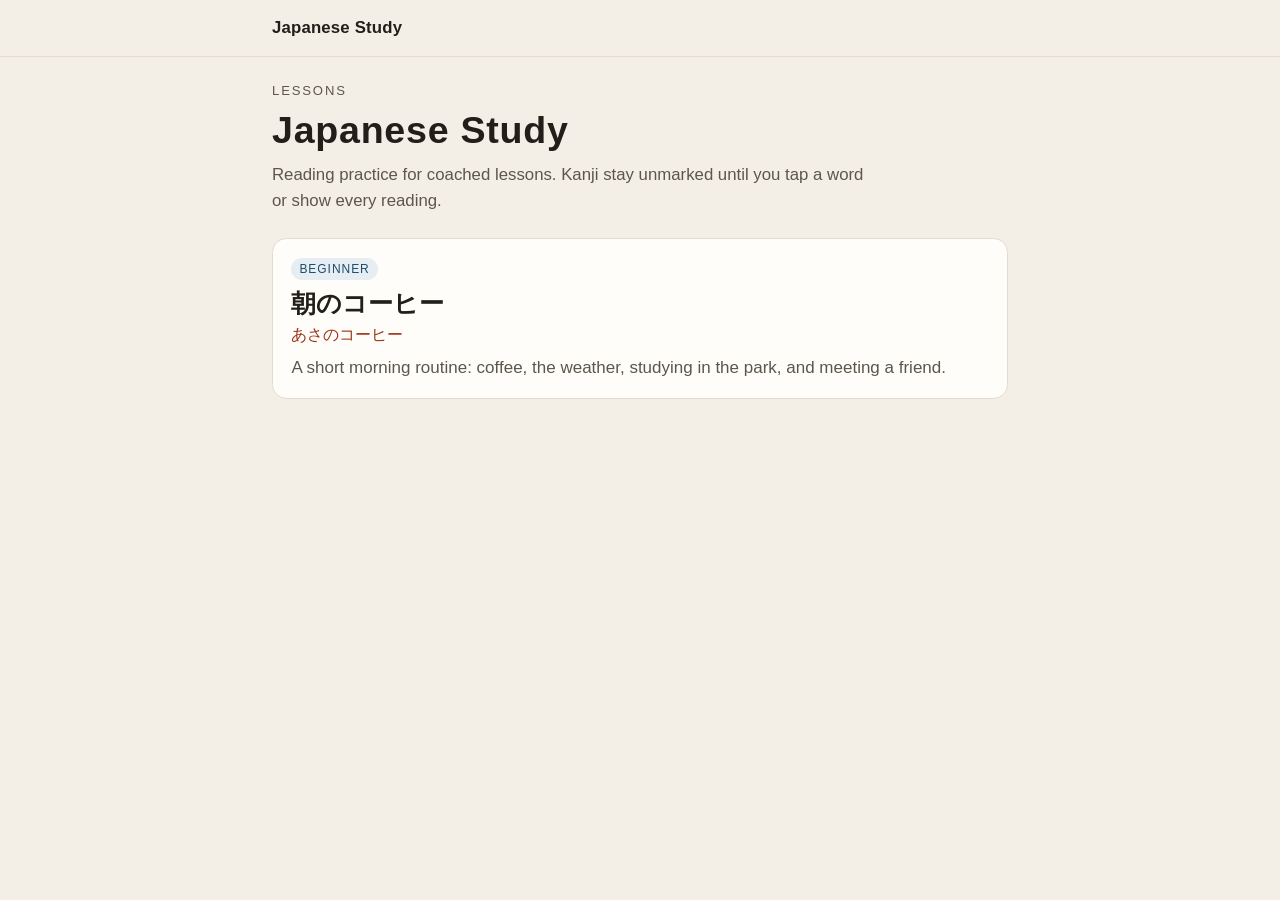
==== index.html @ 4c389dbc "Add a static Japanese study site with click-to-reveal readings. Lessons are one JSON file each, usin" ====
<!DOCTYPE html>
<html lang="en">
<head>
  <meta charset="utf-8">
  <meta name="viewport" content="width=device-width, initial-scale=1">
  <meta name="color-scheme" content="light">
  <meta name="description" content="Japanese reading practice. Show each word's reading only when you want it.">
  <title>Japanese Study</title>
  <link rel="stylesheet" href="css/style.css">
</head>
<body>
  <header class="site-header">
    <div class="wrap bar">
      <a class="brand" href="index.html">Japanese Study</a>
    </div>
  </header>
  <main class="wrap page">
    <p class="page-kicker">Lessons</p>
    <h1>Japanese Study</h1>
    <p class="lede">Reading practice for coached lessons. Kanji stay unmarked until you tap a word or show every reading.</p>
    <p id="status" class="panel">Loading lessons…</p>
    <ul id="lesson-list" class="lesson-list"></ul>
  </main>
  <noscript>
    <p class="wrap panel error">This site needs JavaScript to load lessons.</p>
  </noscript>
  <script src="js/home.js"></script>
</body>
</html>
---- css/style.css ----
:root {
  --bg: #f3efe6;
  --card: #fffdf9;
  --ink: #221e1a;
  --muted: #5c564e;
  --line: #e3dbd0;
  --accent: #1e4d6b;
  --accent-soft: #e6eef3;
  --reading: #9c3418;
  --reading-bg: #f6e4dc;
  --hover: #efe8dc;
  --en-bg: #f3f6f7;
  --jp: "Hiragino Sans", "Hiragino Kaku Gothic ProN", "Yu Gothic Medium", "Yu Gothic",
    "Noto Sans JP", "Noto Sans CJK JP", "Source Han Sans JP", Meiryo, "MS PGothic",
    "WenQuanYi Micro Hei", sans-serif;
  --ui: "Segoe UI", "Helvetica Neue", Helvetica, Arial, "Hiragino Sans", "Noto Sans JP",
    "Noto Sans CJK JP", sans-serif;
  color-scheme: light;
}

* { box-sizing: border-box; }

html { scroll-padding-top: 5rem; }

body {
  margin: 0;
  min-height: 100vh;
  background: var(--bg);
  color: var(--ink);
  font-family: var(--ui);
  font-size: 1.0625rem;
  line-height: 1.55;
}

::selection { background: #d5e4f0; }

a { color: var(--accent); }

:focus-visible {
  outline: 2px solid var(--accent);
  outline-offset: 2px;
}

button, a { touch-action: manipulation; }

.wrap {
  width: min(46rem, calc(100% - 2rem));
  margin-inline: auto;
}

.site-header {
  position: sticky;
  top: 0;
  z-index: 2;
  background: rgba(243, 239, 230, 0.92);
  backdrop-filter: blur(10px);
  border-bottom: 1px solid var(--line);
  padding-top: env(safe-area-inset-top);
}

.bar {
  display: flex;
  align-items: center;
  justify-content: space-between;
  gap: 0.75rem 1rem;
  min-height: 3.5rem;
  padding: 0.65rem 0;
}

.brand {
  color: var(--ink);
  font-weight: 600;
  letter-spacing: 0.01em;
  text-decoration: none;
  font-size: 1.05rem;
}

.brand:hover { color: var(--accent); }

.page { padding: 1.5rem 0 3.5rem; }

.lede {
  margin: 0.4rem 0 1.5rem;
  max-width: 38rem;
  color: var(--muted);
  font-size: 1.05rem;
}

.page-kicker {
  margin: 0;
  color: var(--muted);
  font-size: 0.82rem;
  letter-spacing: 0.14em;
  text-transform: uppercase;
}

h1 {
  margin: 0.2rem 0 0;
  font-family: var(--jp);
  font-size: clamp(1.8rem, 1.4rem + 1.4vw, 2.35rem);
  font-weight: 600;
  line-height: 1.35;
  letter-spacing: 0.02em;
}

.title-reading {
  margin: 0.2rem 0 0;
  color: var(--reading);
  font-family: var(--jp);
  font-size: 1.05rem;
  letter-spacing: 0.06em;
}

.hint {
  margin: 1rem 0 0.25rem;
  color: var(--muted);
  font-size: 0.95rem;
}

.lesson-list {
  list-style: none;
  margin: 0;
  padding: 0;
  display: grid;
  gap: 0.75rem;
}

.lesson-card {
  display: block;
  text-decoration: none;
  color: inherit;
  background: var(--card);
  border: 1px solid var(--line);
  border-radius: 0.9rem;
  padding: 1rem 1.15rem 1.05rem;
}

.lesson-card:hover { border-color: #c5d3de; background: #fff; }

.lesson-card h2 {
  margin: 0.4rem 0 0;
  font-family: var(--jp);
  font-size: 1.55rem;
  font-weight: 600;
  line-height: 1.35;
}

.card-reading {
  margin: 0.15rem 0 0;
  color: var(--reading);
  font-family: var(--jp);
  font-size: 0.98rem;
}

.card-summary {
  margin: 0.45rem 0 0;
  color: var(--muted);
}

.level {
  display: inline-block;
  margin: 0;
  padding: 0.12rem 0.5rem;
  border-radius: 999px;
  background: var(--accent-soft);
  color: var(--accent);
  font-size: 0.75rem;
  letter-spacing: 0.08em;
  text-transform: uppercase;
}

.passage {
  list-style: none;
  margin: 0.75rem 0 0;
  padding: 1.15rem 1.15rem 0.4rem;
  background: var(--card);
  border: 1px solid var(--line);
  border-radius: 0.9rem;
  counter-reset: sentence;
}

.sentence {
  counter-increment: sentence;
  position: relative;
  margin: 0 0 1.15rem;
  padding: 0 0 1.1rem 2.1rem;
  border-bottom: 1px solid var(--line);
}

.sentence:last-child {
  border-bottom: 0;
  margin-bottom: 0.35rem;
}

.sentence::before {
  content: counter(sentence);
  position: absolute;
  left: 0;
  top: 0.45rem;
  color: var(--muted);
  font-size: 0.82rem;
  font-variant-numeric: tabular-nums;
}

.sentence-jp {
  margin: 0;
  font-family: var(--jp);
  font-size: clamp(1.4rem, 1.2rem + 0.8vw, 1.7rem);
  font-weight: 400;
  line-height: 2.2;
  letter-spacing: 0.02em;
}

.token {
  display: inline;
  margin: 0;
  padding: 0.12em 0.04em;
  border: 0;
  border-radius: 0.2em;
  background: transparent;
  color: inherit;
  font: inherit;
  letter-spacing: inherit;
  line-height: inherit;
  cursor: pointer;
  vertical-align: baseline;
  -webkit-tap-highlight-color: transparent;
}

.token:hover { background: var(--hover); }

.token.is-on { background: var(--reading-bg); }

.sentence-jp ruby { ruby-position: over; }

.sentence-jp rt {
  font-size: 0.52em;
  font-weight: 500;
  line-height: 1;
  letter-spacing: 0;
  color: var(--reading);
  user-select: none;
}

.reveal {
  display: inline-flex;
  align-items: center;
  min-height: 2.75rem;
  margin: 0.15rem 0 0;
  padding: 0.35rem 0;
  border: 0;
  background: transparent;
  color: var(--accent);
  font: inherit;
  font-size: 0.98rem;
  text-decoration: underline;
  text-underline-offset: 0.18em;
  cursor: pointer;
}

.en {
  margin: 0.15rem 0 0;
  padding: 0.7rem 0.85rem;
  background: var(--en-bg);
  border-left: 3px solid var(--accent);
  font-size: 1.02rem;
  line-height: 1.5;
}

.section-label {
  margin: 2.2rem 0 0.7rem;
  color: var(--muted);
  font-size: 0.82rem;
  font-weight: 600;
  letter-spacing: 0.14em;
  text-transform: uppercase;
}

.vocab {
  list-style: none;
  margin: 0;
  padding: 0.2rem 1.15rem;
  background: var(--card);
  border: 1px solid var(--line);
  border-radius: 0.9rem;
}

.vocab-head,
.vocab-item {
  display: grid;
  grid-template-columns: minmax(7.5rem, 10.5rem) minmax(7rem, 10rem) 1fr;
  gap: 0.35rem 1rem;
  align-items: baseline;
}

.vocab-head {
  padding: 0.75rem 0 0.35rem;
  color: var(--muted);
  font-size: 0.78rem;
  letter-spacing: 0.08em;
  text-transform: uppercase;
}

.vocab-item {
  padding: 0.72rem 0;
  border-top: 1px solid var(--line);
}

.vocab-word {
  font-family: var(--jp);
  font-size: 1.28rem;
  line-height: 1.4;
}

.vocab-reading {
  font-family: var(--jp);
  font-size: 1.05rem;
  color: var(--reading);
}

.grammar {
  display: grid;
  gap: 0.75rem;
}

.grammar-item {
  margin: 0;
  padding: 0.9rem 1.05rem;
  background: var(--card);
  border: 1px solid var(--line);
  border-radius: 0.9rem;
}

.grammar-item h3 {
  margin: 0 0 0.3rem;
  font-size: 1.05rem;
  line-height: 1.4;
}

.grammar-item p { margin: 0; }

.panel {
  background: var(--card);
  border: 1px solid var(--line);
  border-radius: 0.9rem;
  padding: 0.7rem 0.9rem;
}

.panel.error {
  background: #fdecea;
  border-color: #e7c1ba;
}

.back {
  display: inline-block;
  margin: 0 0 0.8rem;
  color: var(--accent);
  font-size: 0.95rem;
}

#toggle-readings {
  appearance: none;
  flex: 0 0 auto;
  min-height: 2.75rem;
  padding: 0.45rem 0.95rem;
  border: 1px solid var(--accent);
  border-radius: 999px;
  background: var(--card);
  color: var(--accent);
  font: inherit;
  font-size: 0.95rem;
  cursor: pointer;
}

#toggle-readings[aria-pressed="true"] {
  background: var(--accent);
  color: #fff;
}

@media (max-width: 40rem) {
  .vocab-head { display: none; }

  .vocab-item {
    grid-template-columns: auto 1fr;
  }

  .vocab-meaning { grid-column: 1 / -1; }

  .passage { padding: 1rem 0.85rem 0.25rem; }

  .sentence { padding-left: 1.7rem; }
}

@media (max-width: 28rem) {
  .bar { align-items: stretch; flex-wrap: wrap; }
  #toggle-readings { width: 100%; }
}

@media (prefers-reduced-motion: reduce) {
  * { scroll-behavior: auto; }
}
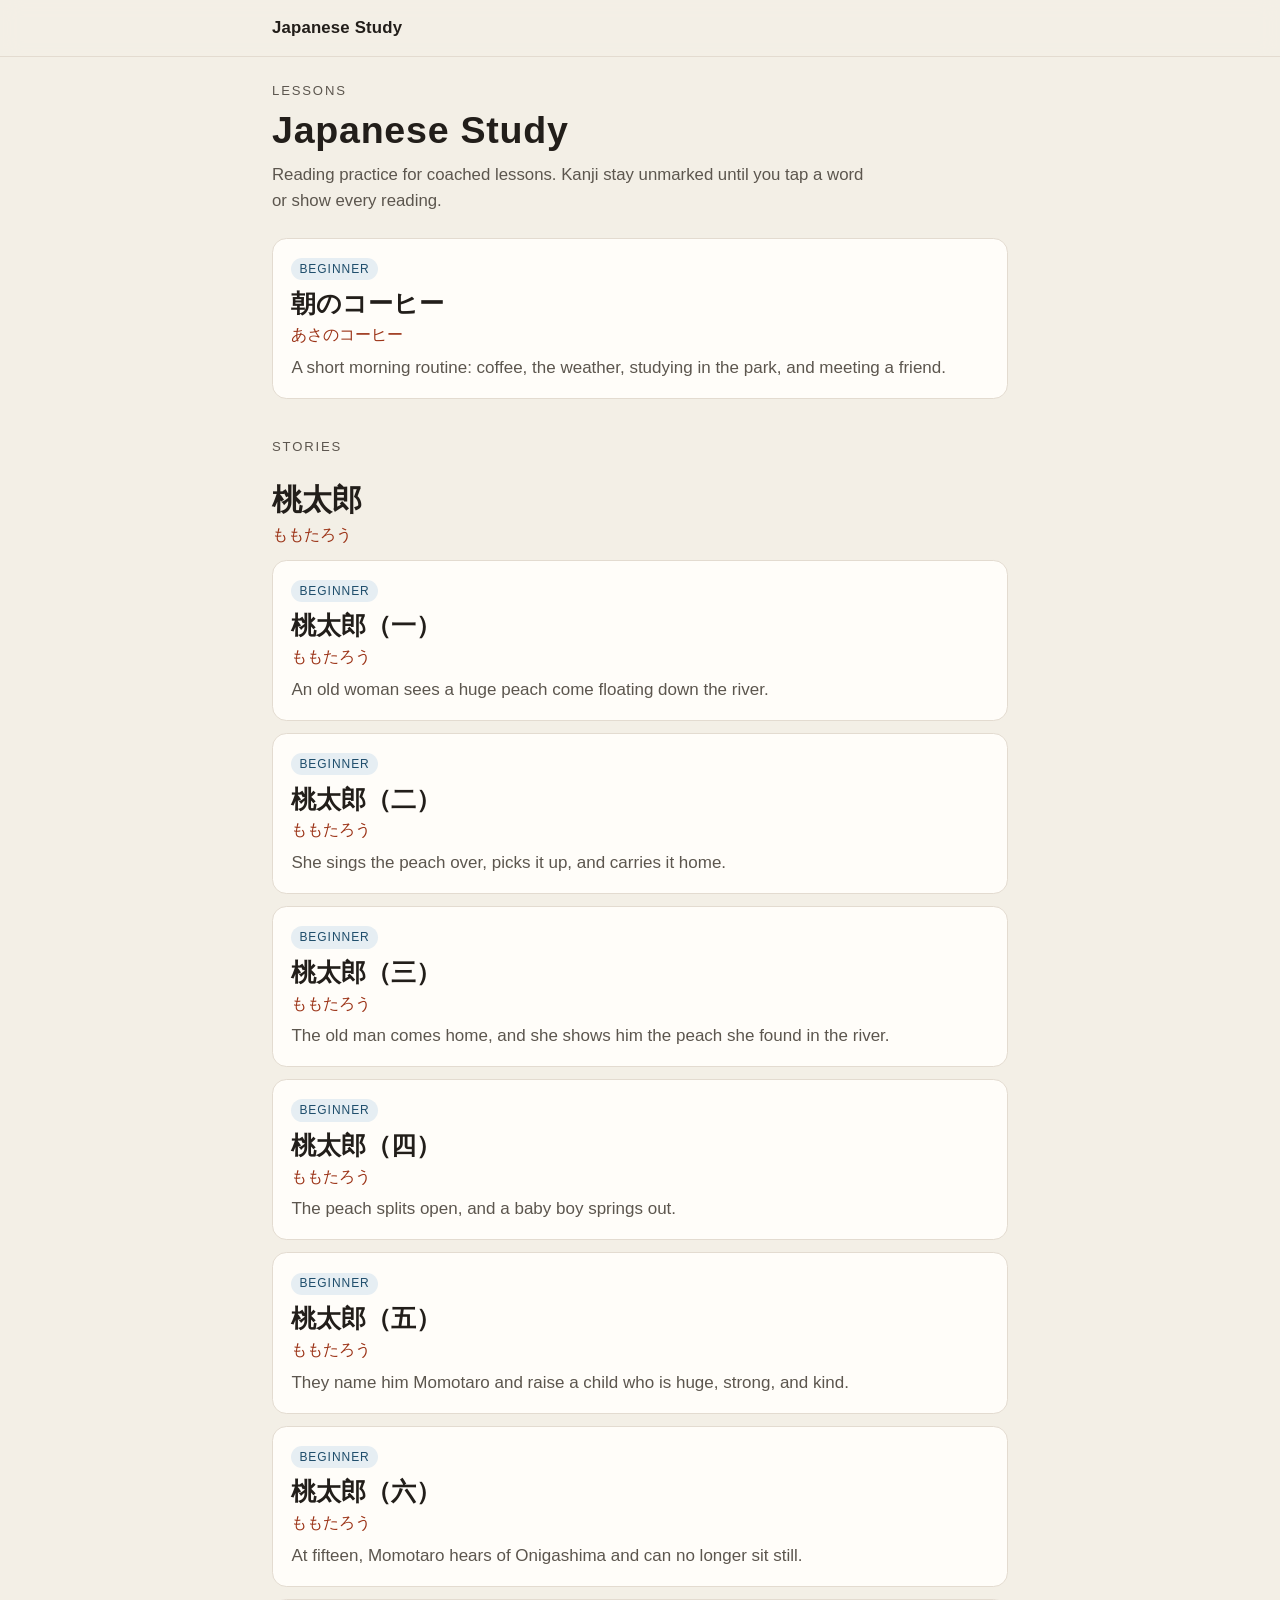
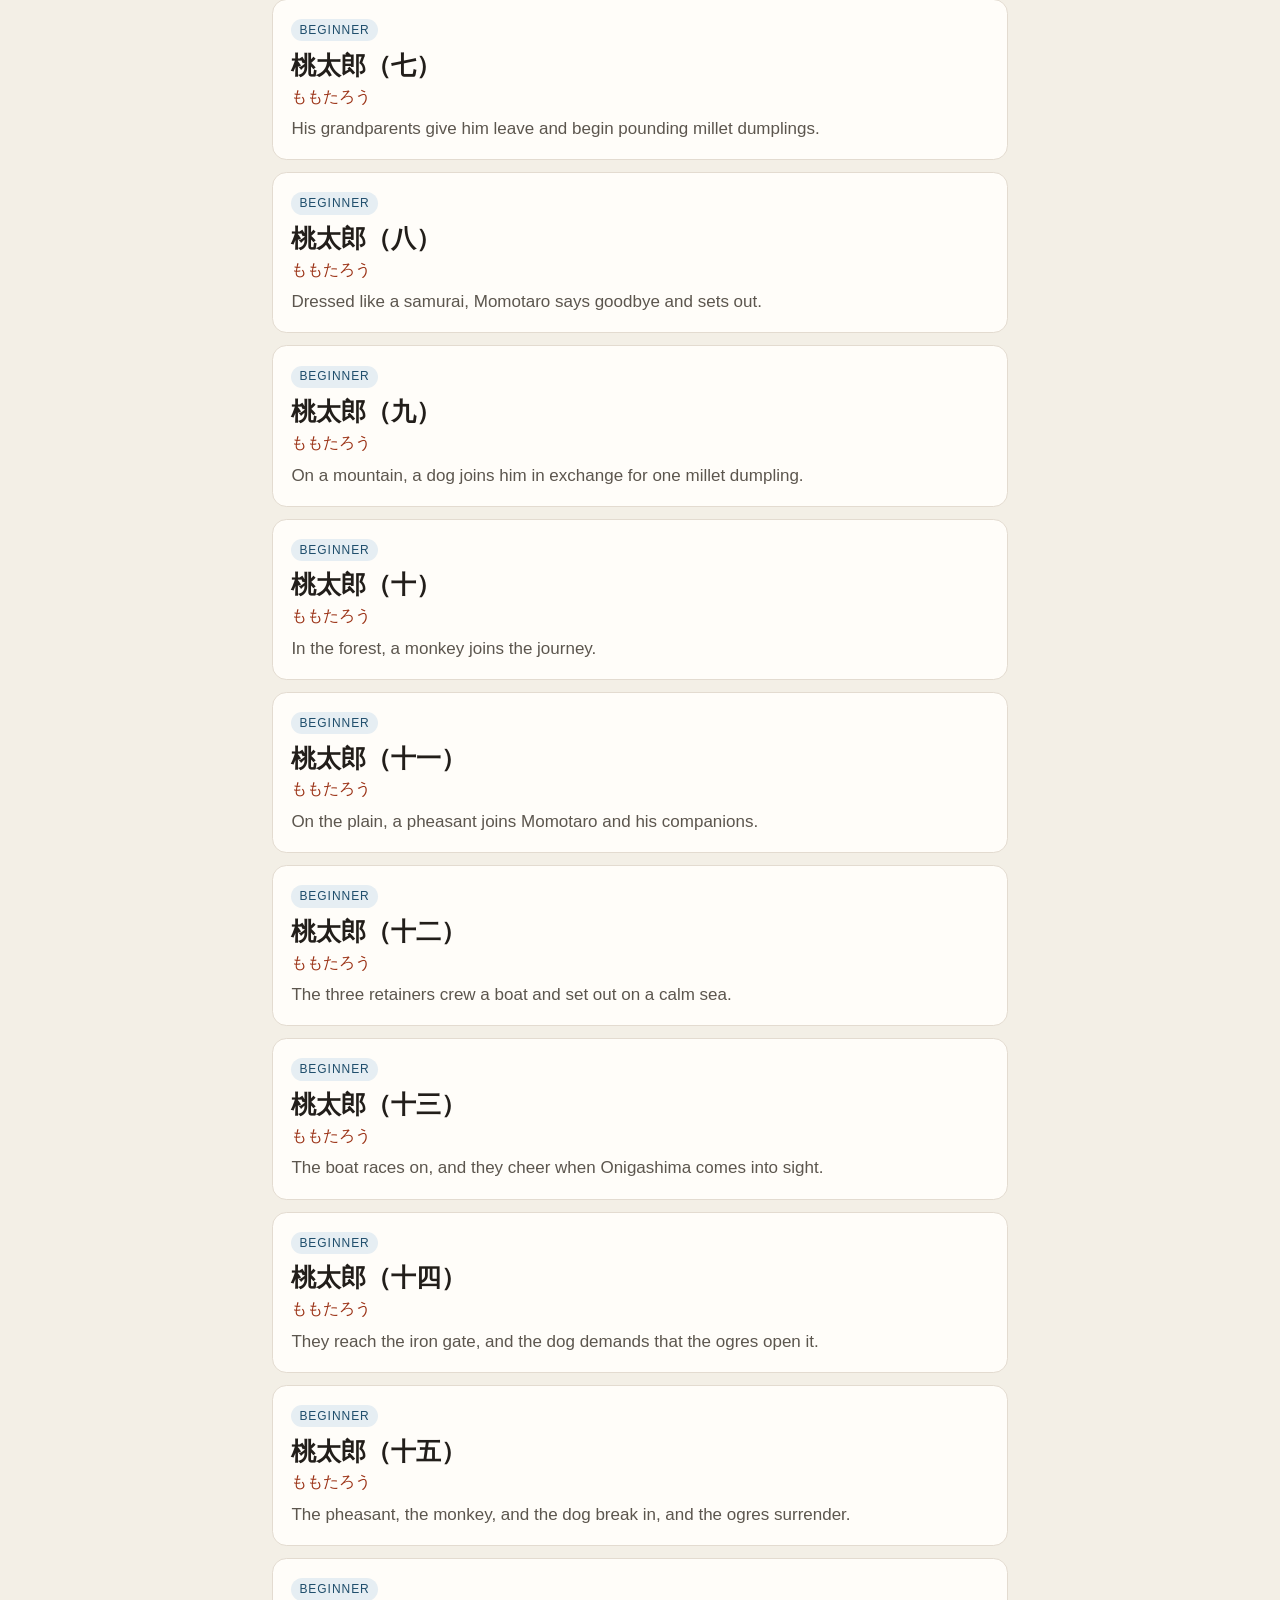
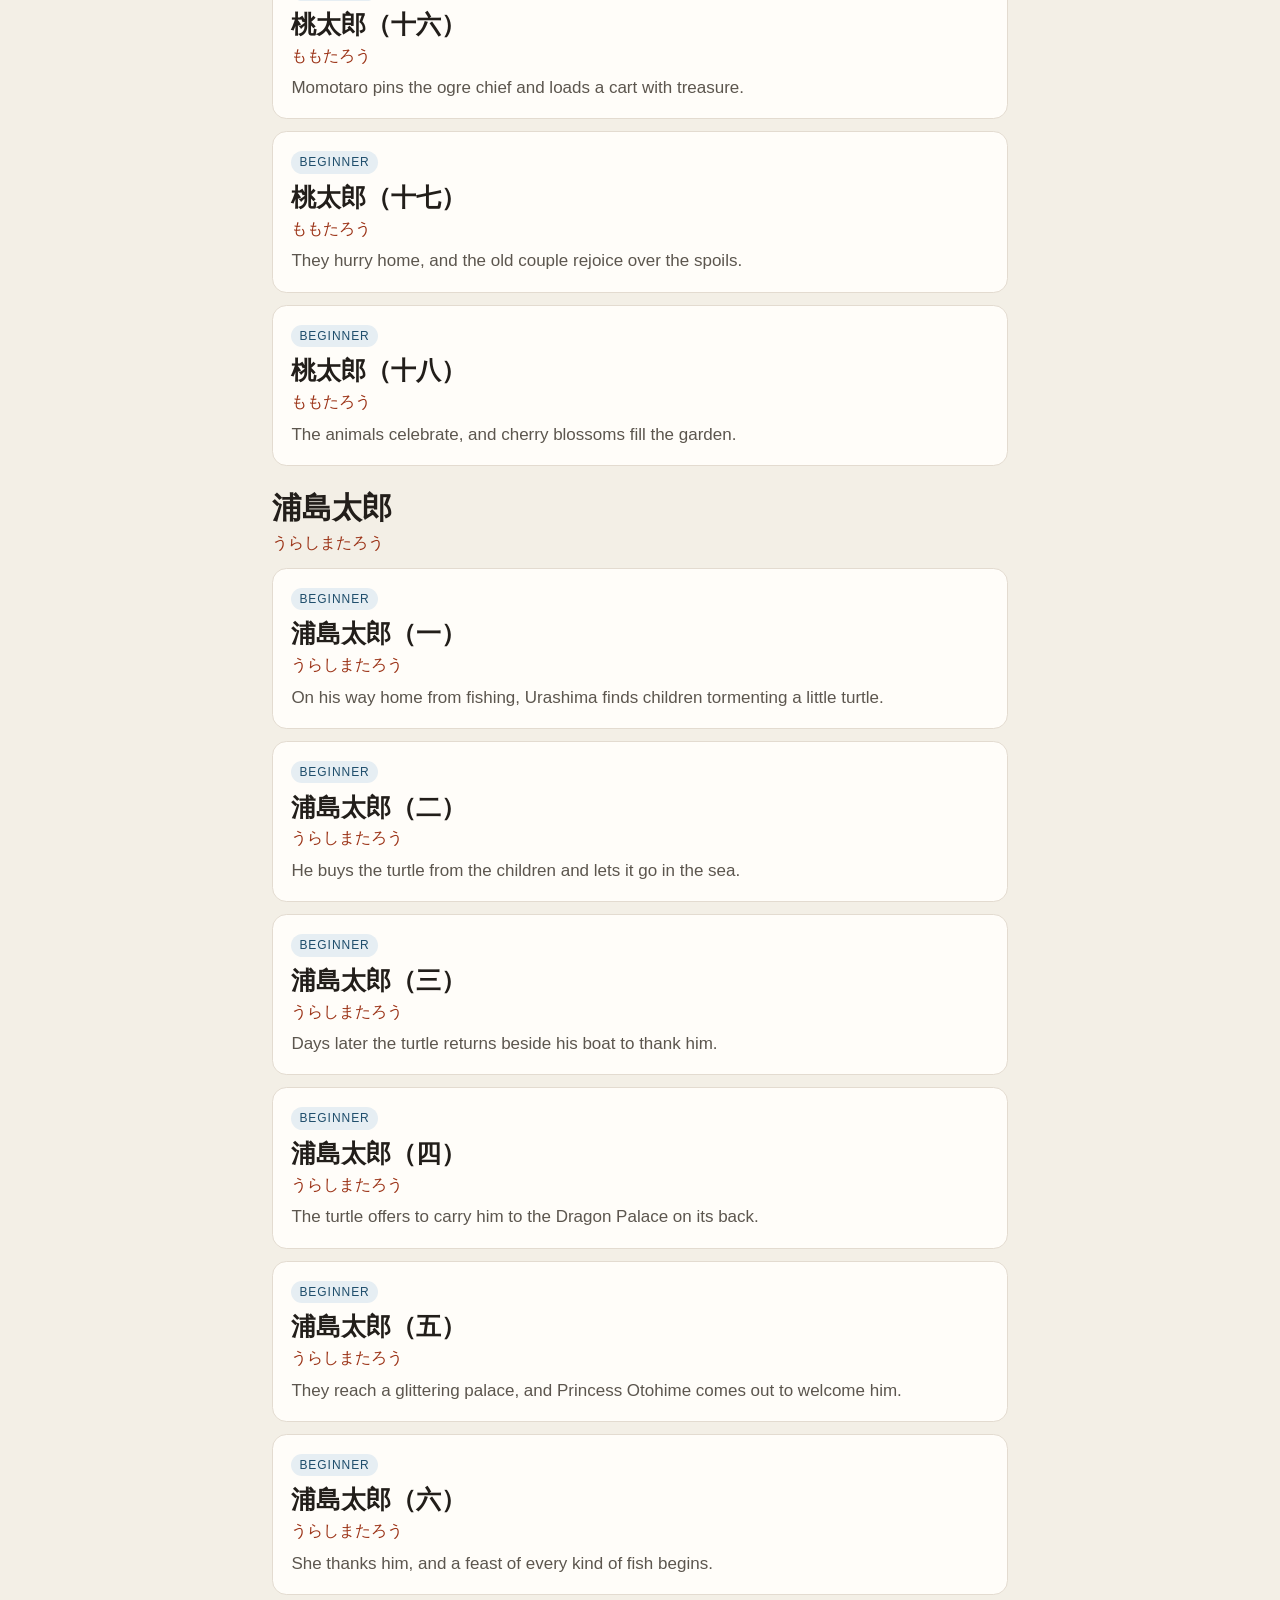
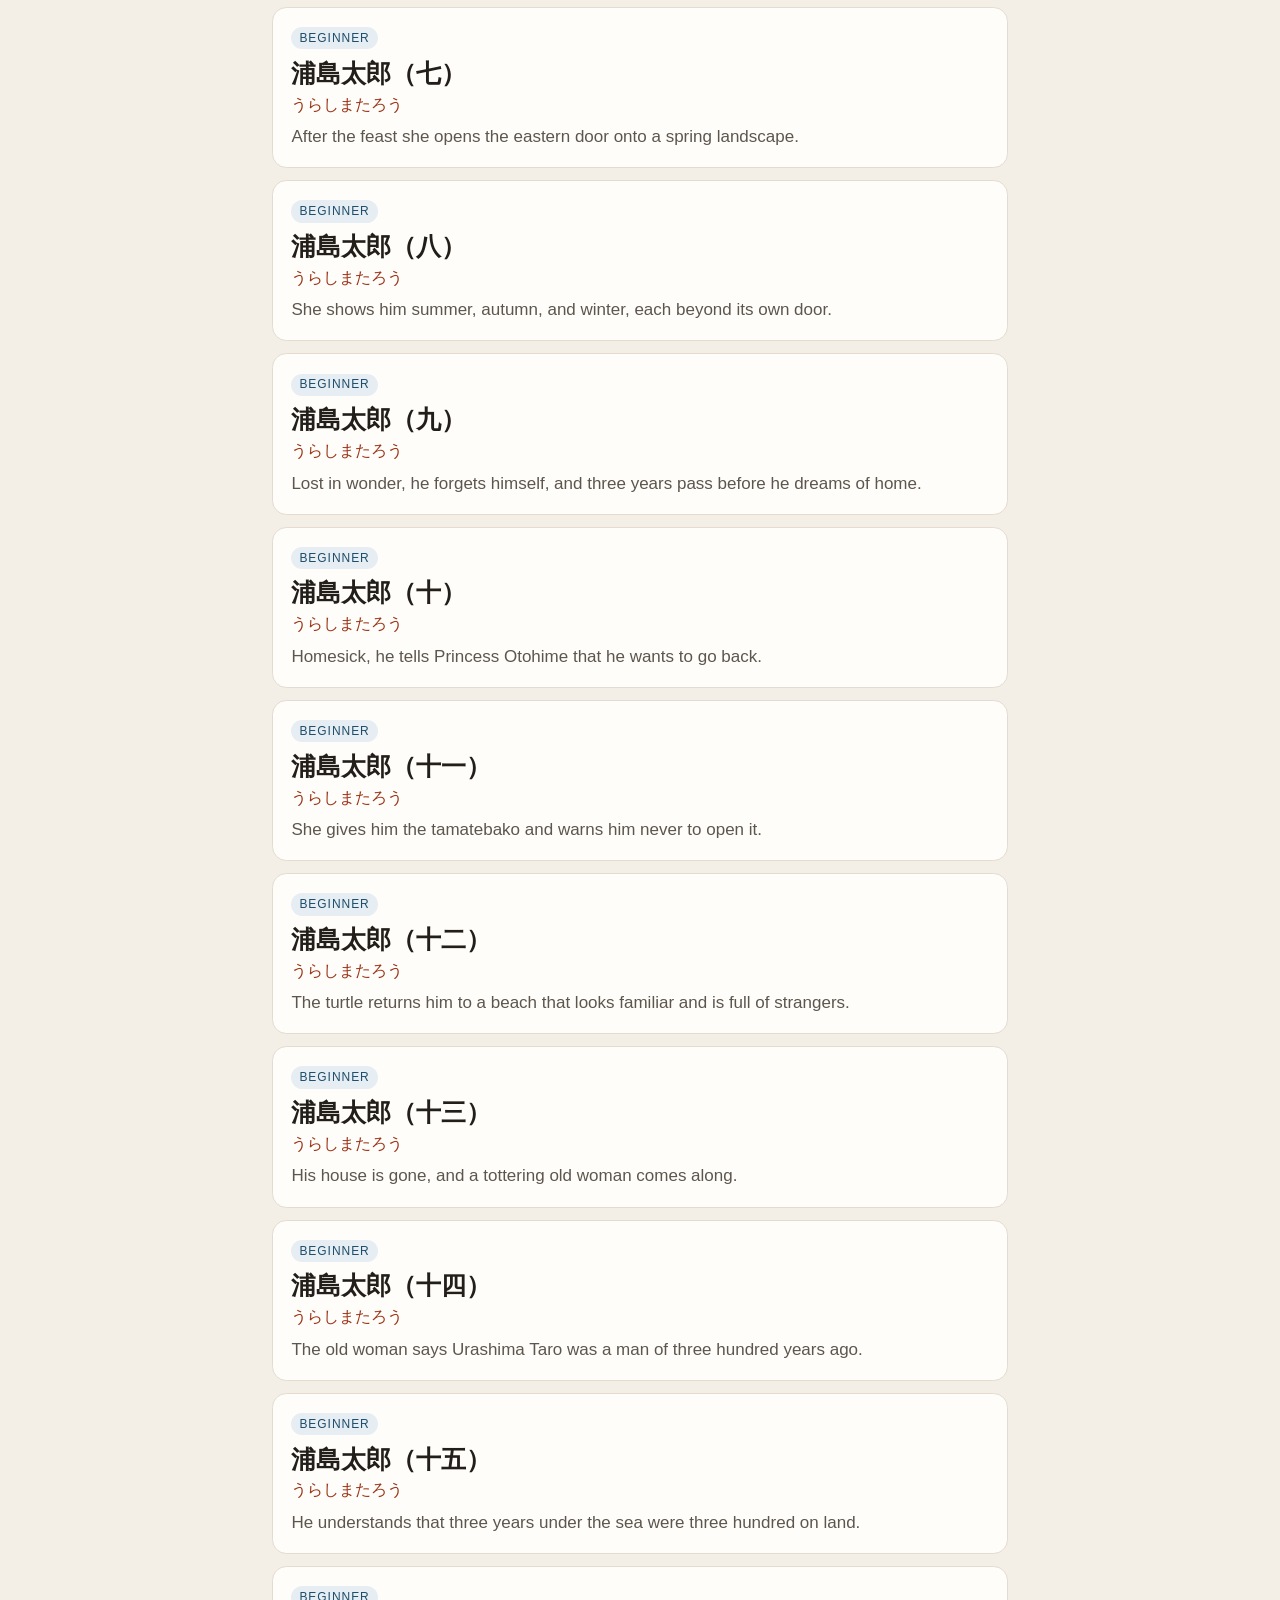
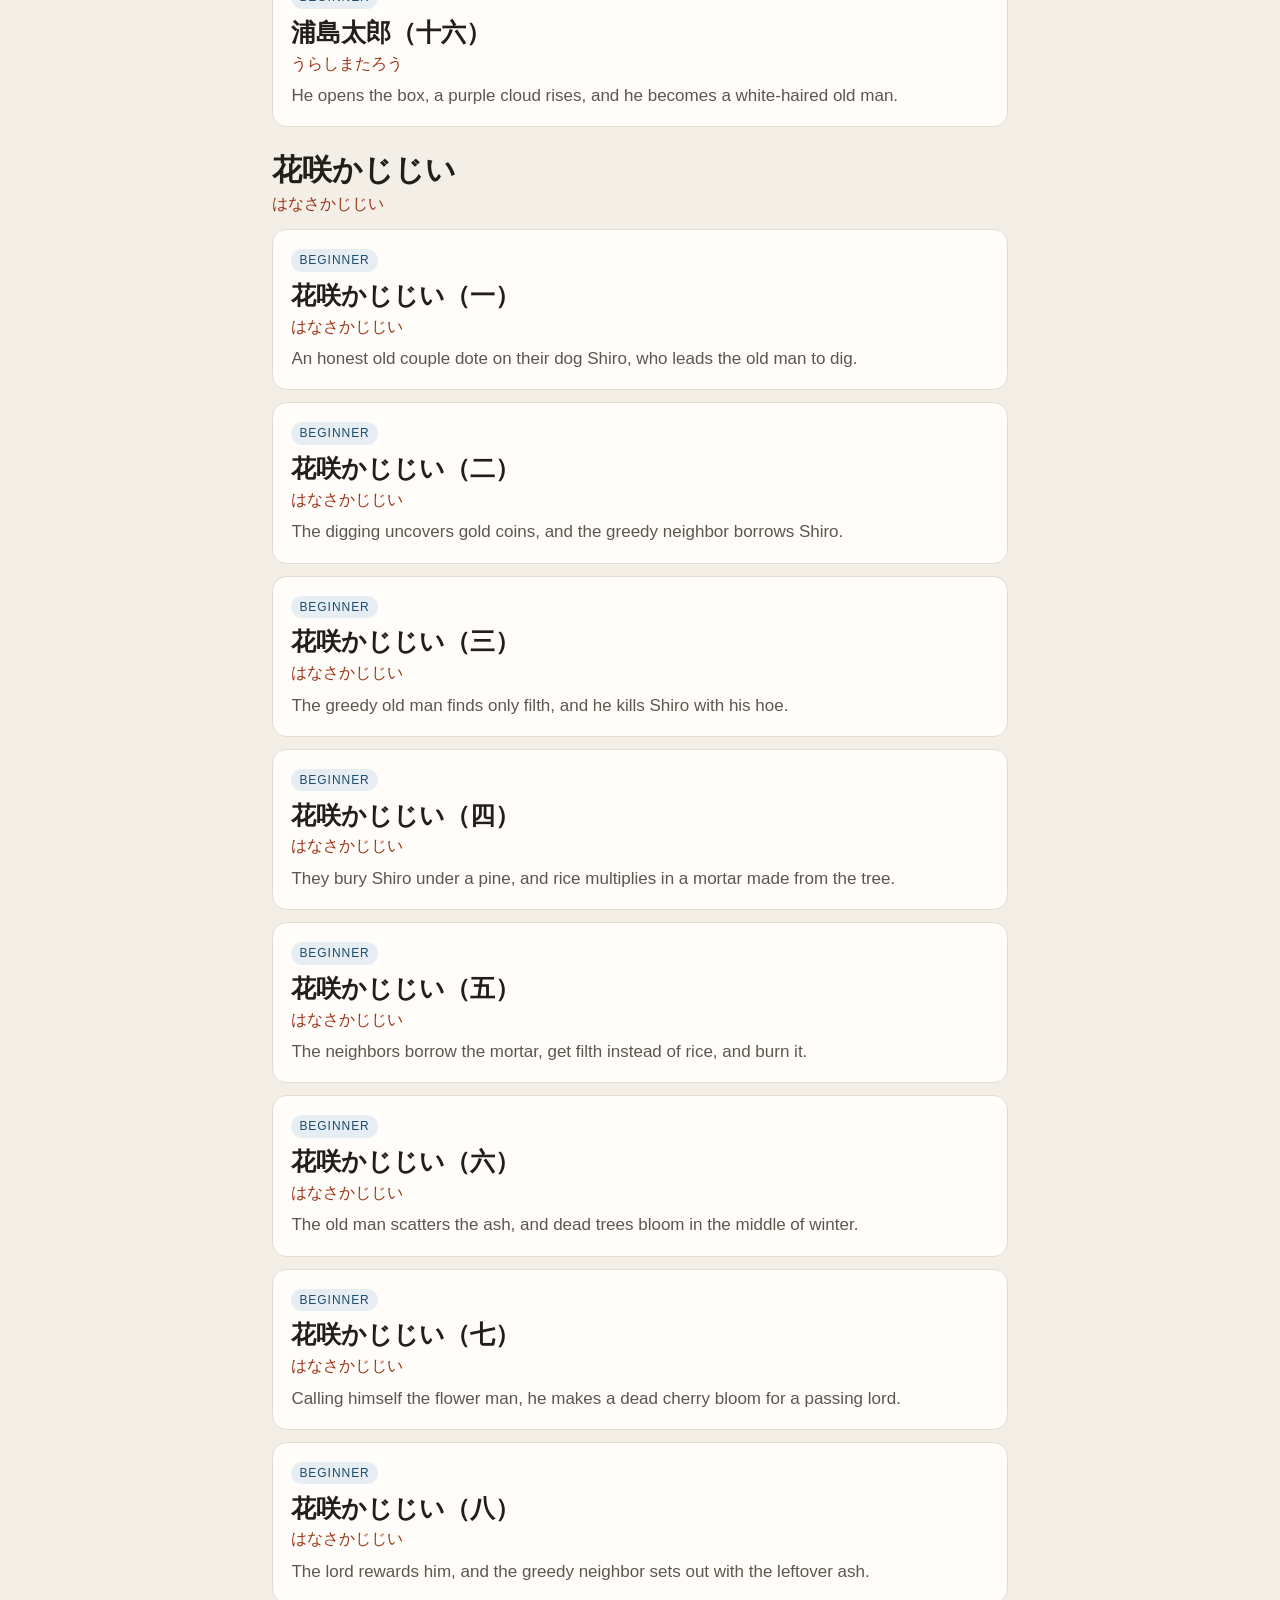
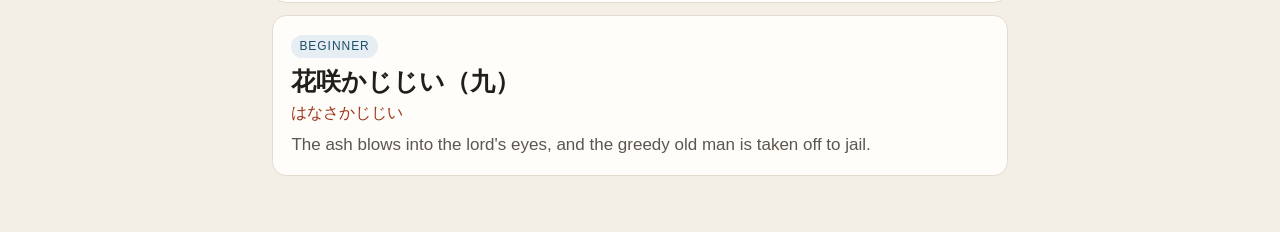
==== commit 1f6b0e16: "Add the full folk tales and tabbed lesson pages. Split 桃太郎, 浦島太郎, and 花咲かじじい into consecutive parts " ====
--- a/index.html
+++ b/index.html
@@ -20,6 +20,7 @@
     <p class="lede">Reading practice for coached lessons. Kanji stay unmarked until you tap a word or show every reading.</p>
     <p id="status" class="panel">Loading lessons…</p>
     <ul id="lesson-list" class="lesson-list"></ul>
+    <div id="stories"></div>
   </main>
   <noscript>
     <p class="wrap panel error">This site needs JavaScript to load lessons.</p>
--- a/css/style.css
+++ b/css/style.css
@@ -111,6 +111,100 @@
   letter-spacing: 0.06em;
 }
 
+.credit {
+  margin: 0.85rem 0 0;
+  color: var(--muted);
+  font-size: 0.92rem;
+  line-height: 1.55;
+}
+
+.credit a { overflow-wrap: anywhere; }
+
+.lesson-tabs {
+  display: flex;
+  gap: 0.35rem;
+  margin: 0 0 1.15rem;
+  padding: 0.3rem;
+  position: sticky;
+  top: calc(3.5rem + env(safe-area-inset-top));
+  z-index: 1;
+  background: rgba(243, 239, 230, 0.94);
+  border: 1px solid var(--line);
+  border-radius: 999px;
+  backdrop-filter: blur(10px);
+}
+
+.lesson-tab {
+  flex: 1 1 0;
+  min-width: 0;
+  min-height: 2.75rem;
+  padding: 0.45rem 0.5rem;
+  border: 0;
+  border-radius: 999px;
+  background: transparent;
+  color: var(--ink);
+  font: inherit;
+  font-size: 1rem;
+  cursor: pointer;
+  touch-action: manipulation;
+}
+
+.lesson-tab[aria-selected="true"] {
+  background: var(--accent);
+  color: #fff;
+}
+
+.lesson-tab:hover:not([aria-selected="true"]) { background: var(--hover); }
+
+.reading-tools {
+  display: flex;
+  flex-wrap: wrap;
+  gap: 0.5rem;
+  margin-top: 1rem;
+}
+
+.part-nav {
+  display: flex;
+  justify-content: space-between;
+  gap: 0.75rem;
+  margin-top: 0.85rem;
+}
+
+.part-nav a {
+  display: inline-flex;
+  align-items: center;
+  min-height: 2.75rem;
+  padding: 0.35rem 0.15rem;
+  font-weight: 600;
+  text-decoration: none;
+}
+
+.part-nav .next { margin-left: auto; }
+
+.empty-note {
+  margin: 0.4rem 0 0;
+  color: var(--muted);
+}
+
+.stories-kicker { margin: 2.4rem 0 0.2rem; }
+
+.story-block { margin-top: 1.35rem; }
+
+.story-title {
+  margin: 0;
+  font-family: var(--jp);
+  font-size: clamp(1.55rem, 1.3rem + 0.8vw, 1.9rem);
+  font-weight: 600;
+  line-height: 1.35;
+}
+
+.story-reading {
+  margin: 0.15rem 0 0.75rem;
+  color: var(--reading);
+  font-family: var(--jp);
+  font-size: 1rem;
+}
+
 .hint {
   margin: 1rem 0 0.25rem;
   color: var(--muted);
@@ -331,9 +425,10 @@
   border-radius: 0.9rem;
 }
 
-.grammar-item h3 {
+.grammar-item h2 {
   margin: 0 0 0.3rem;
   font-size: 1.05rem;
+  font-weight: 600;
   line-height: 1.4;
 }
 
@@ -362,6 +457,7 @@
   appearance: none;
   flex: 0 0 auto;
   min-height: 2.75rem;
+  margin: 0;
   padding: 0.45rem 0.95rem;
   border: 1px solid var(--accent);
   border-radius: 999px;
@@ -377,7 +473,192 @@
   color: #fff;
 }
 
+#toggle-readings:disabled {
+  opacity: 0.45;
+  cursor: default;
+}
+
+body.readings-locked .title-reading,
+body.readings-locked .vocab-head-reading,
+body.readings-locked .vocab-reading,
+body.readings-locked rt {
+  display: none !important;
+}
+
+.game-section {
+  margin-top: 2.2rem;
+  scroll-margin-top: 5rem;
+}
+
+.game-card {
+  background: var(--card);
+  border: 1px solid var(--line);
+  border-radius: 0.9rem;
+  padding: 1.15rem 1.1rem 1.25rem;
+}
+
+.game-lead {
+  margin: 0 0 1rem;
+  color: var(--muted);
+}
+
+.game-meta {
+  display: flex;
+  justify-content: space-between;
+  gap: 0.75rem 1rem;
+  color: var(--muted);
+  font-size: 0.95rem;
+}
+
+.game-word {
+  margin: 0.85rem 0 1rem;
+  font-family: var(--jp);
+  font-size: clamp(2.15rem, 1.3rem + 3vw, 3.15rem);
+  font-weight: 600;
+  line-height: 1.3;
+  text-align: center;
+  overflow-wrap: anywhere;
+}
+
+.game-end-title {
+  font-family: var(--ui);
+  font-size: 1.55rem;
+  font-weight: 600;
+}
+
+.game-slots,
+.game-tiles,
+.game-actions {
+  display: flex;
+  flex-wrap: wrap;
+  justify-content: center;
+  gap: 0.65rem;
+}
+
+.game-slots { margin-bottom: 1rem; }
+
+.game-tiles { margin-bottom: 1rem; }
+
+.slot,
+.tile {
+  box-sizing: border-box;
+  min-width: 3rem;
+  min-height: 3rem;
+  padding: 0.35rem 0.7rem;
+  border-radius: 0.65rem;
+  font-family: var(--jp);
+  font-size: 1.4rem;
+  line-height: 1;
+  touch-action: manipulation;
+  -webkit-tap-highlight-color: transparent;
+}
+
+.slot {
+  display: inline-flex;
+  align-items: center;
+  justify-content: center;
+  border: 1.5px dashed #c9bfb2;
+  background: transparent;
+  color: var(--ink);
+}
+
+.slot.filled {
+  border-style: solid;
+  border-color: var(--accent);
+  background: #fff;
+}
+
+.game-slots.is-wrong .slot.filled {
+  border-color: var(--reading);
+  background: #fdecea;
+}
+
+.game-slots.is-right .slot.filled {
+  border-color: #1f6b45;
+  background: #e7f2eb;
+}
+
+.tile {
+  appearance: none;
+  border: 1px solid var(--line);
+  background: #fff;
+  color: var(--ink);
+  cursor: pointer;
+}
+
+.tile:active { background: var(--accent-soft); }
+
+.tile:disabled {
+  opacity: 1;
+  color: #6f675e;
+  background: #f4efe6;
+  border-color: #d9d0c4;
+  cursor: default;
+}
+
+.tile:disabled:active { background: #f4efe6; }
+
+.game-actions { margin-bottom: 0.35rem; }
+
+.game-secondary,
+.game-next,
+.game-text {
+  appearance: none;
+  min-height: 2.75rem;
+  font: inherit;
+  cursor: pointer;
+  touch-action: manipulation;
+}
+
+.game-secondary {
+  padding: 0.45rem 1rem;
+  border: 1px solid var(--line);
+  border-radius: 999px;
+  background: #fff;
+  color: var(--ink);
+}
+
+.game-next {
+  padding: 0.5rem 1.15rem;
+  border: 0;
+  border-radius: 999px;
+  background: var(--accent);
+  color: #fff;
+  font-size: 1rem;
+}
+
+.game-text {
+  display: block;
+  margin: 0.75rem auto 0;
+  padding: 0.35rem 0.5rem;
+  border: 0;
+  background: transparent;
+  color: var(--muted);
+  text-decoration: underline;
+  text-underline-offset: 0.18em;
+}
+
+.game-feedback {
+  min-height: 1.5rem;
+  margin: 0.8rem 0 0;
+  text-align: center;
+  font-size: 1.05rem;
+}
+
+.game-feedback .game-result { color: #1f6b45; font-weight: 600; }
+
+.game-feedback.is-bad { color: var(--reading); }
+
 @media (max-width: 40rem) {
+  .slot,
+  .tile {
+    min-width: 3.25rem;
+    min-height: 3.25rem;
+    font-size: 1.5rem;
+  }
+
+  .game-card { padding: 1rem 0.85rem 1.1rem; }
+
   .vocab-head { display: none; }
 
   .vocab-item {
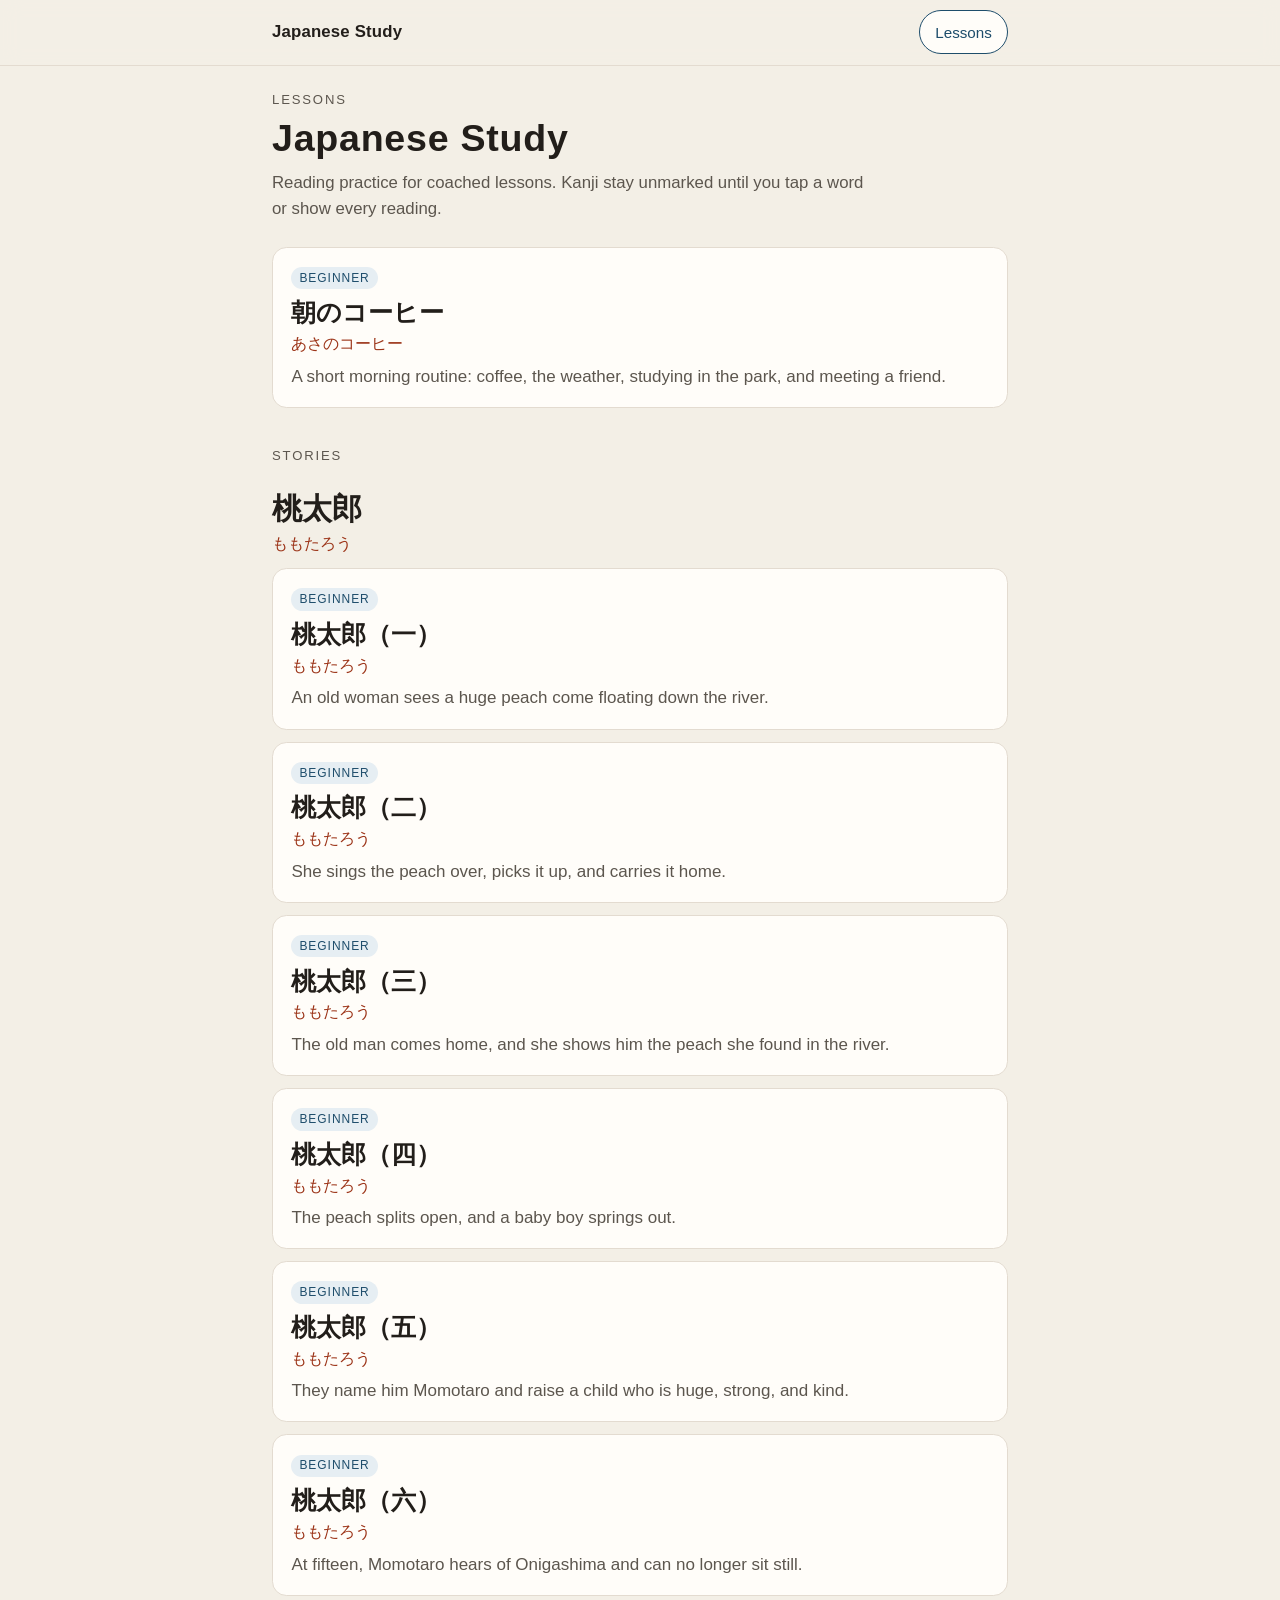
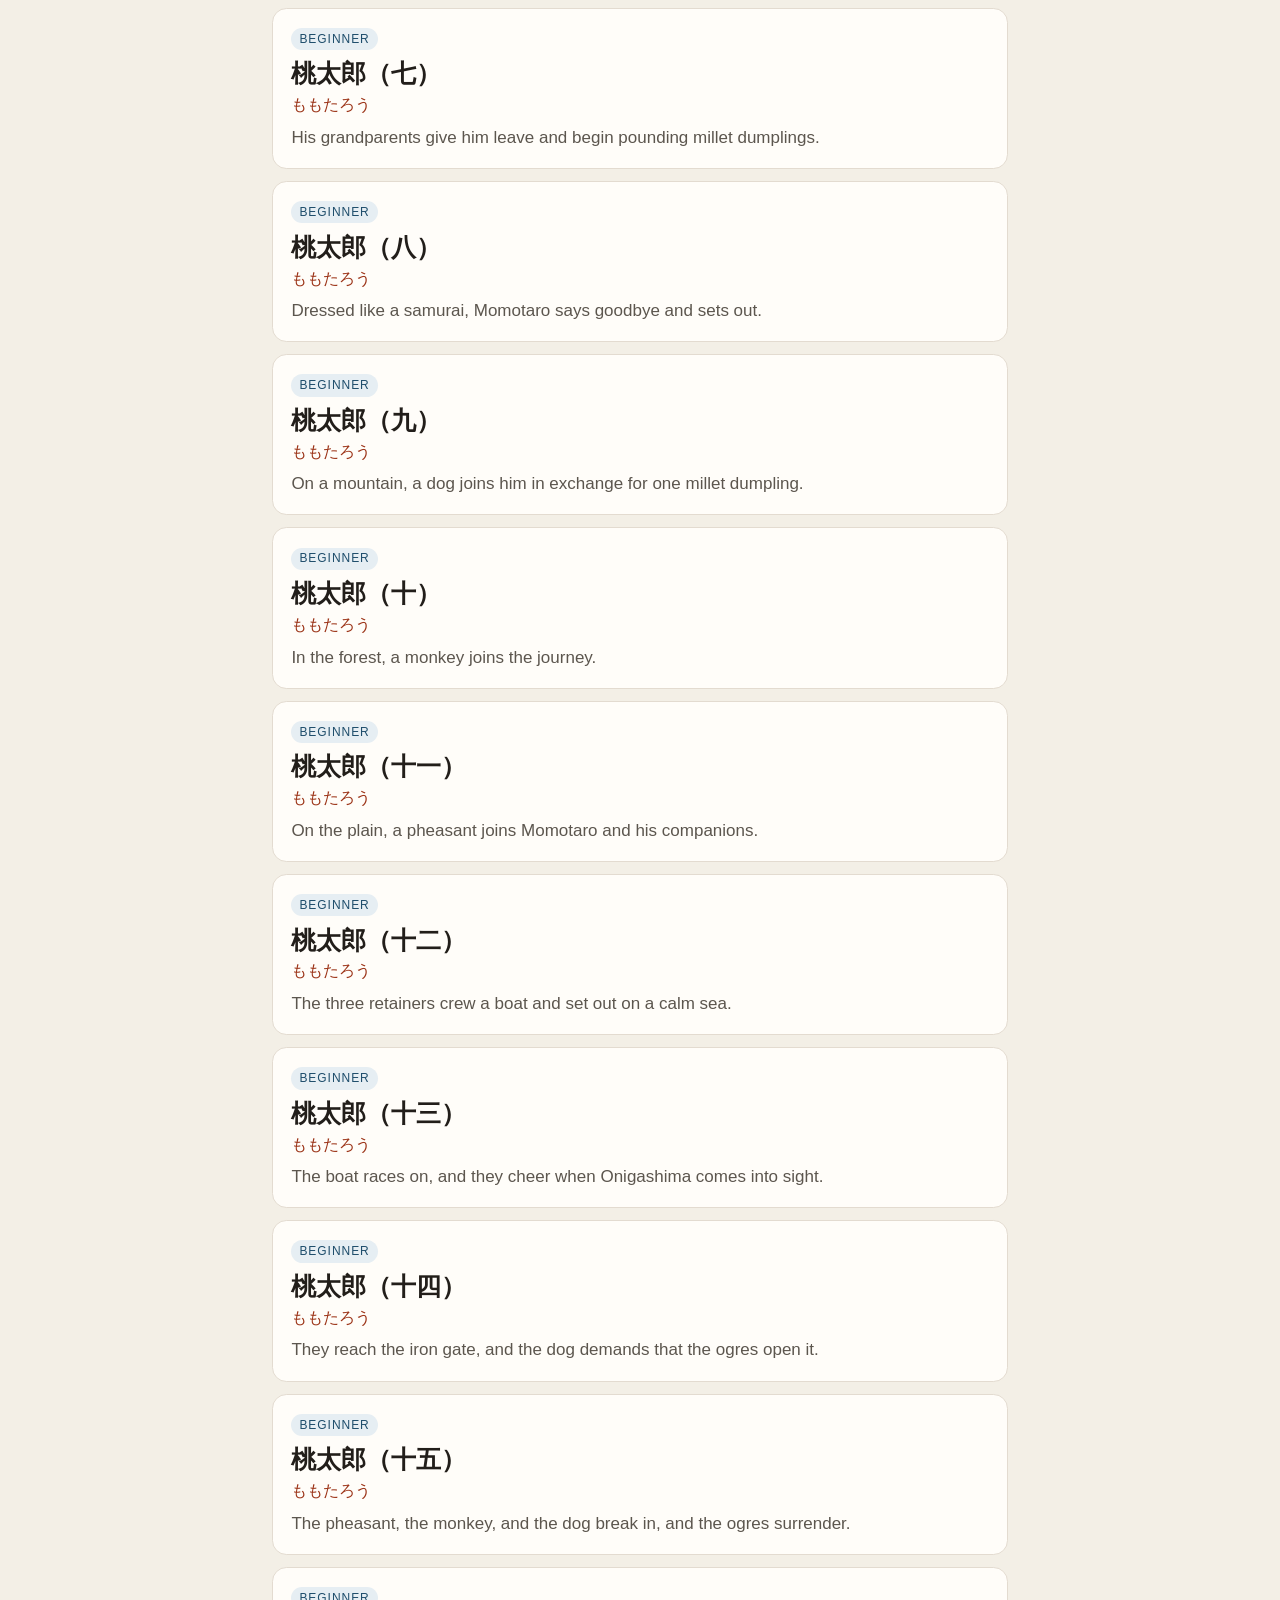
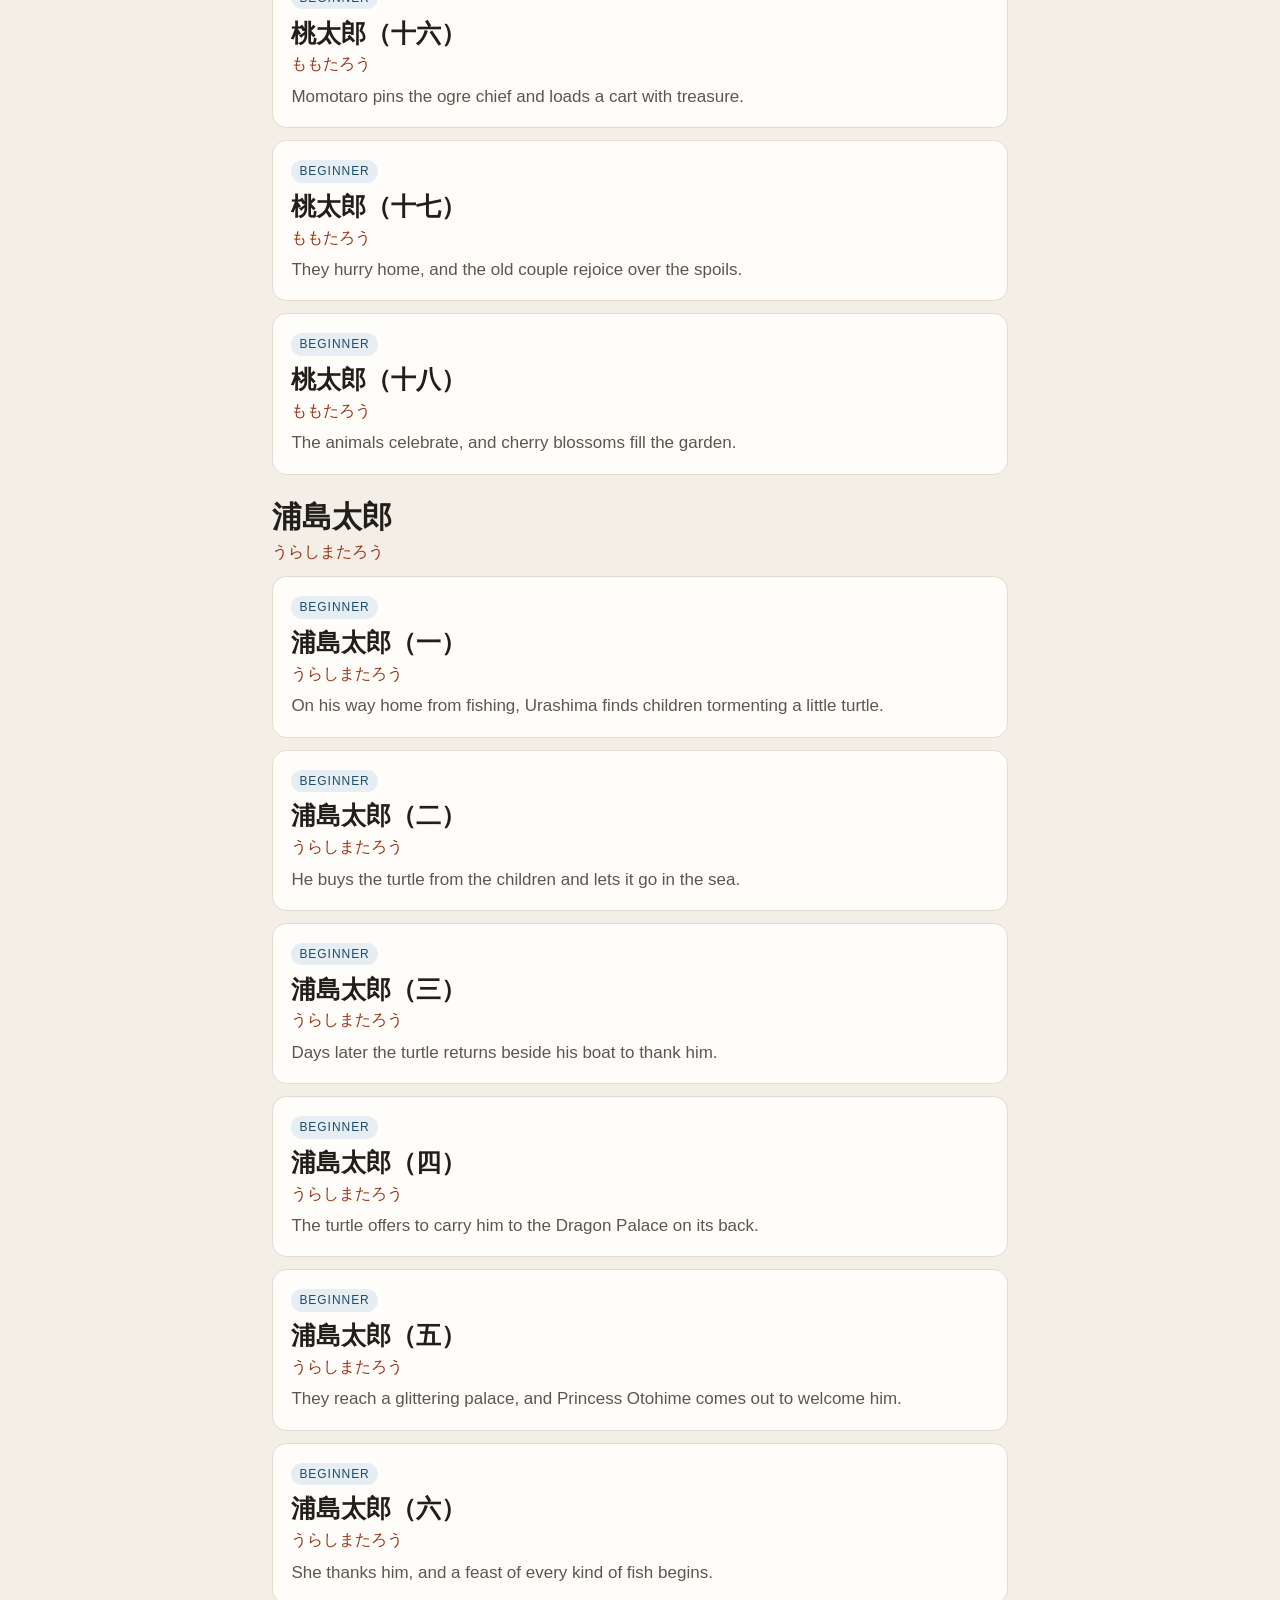
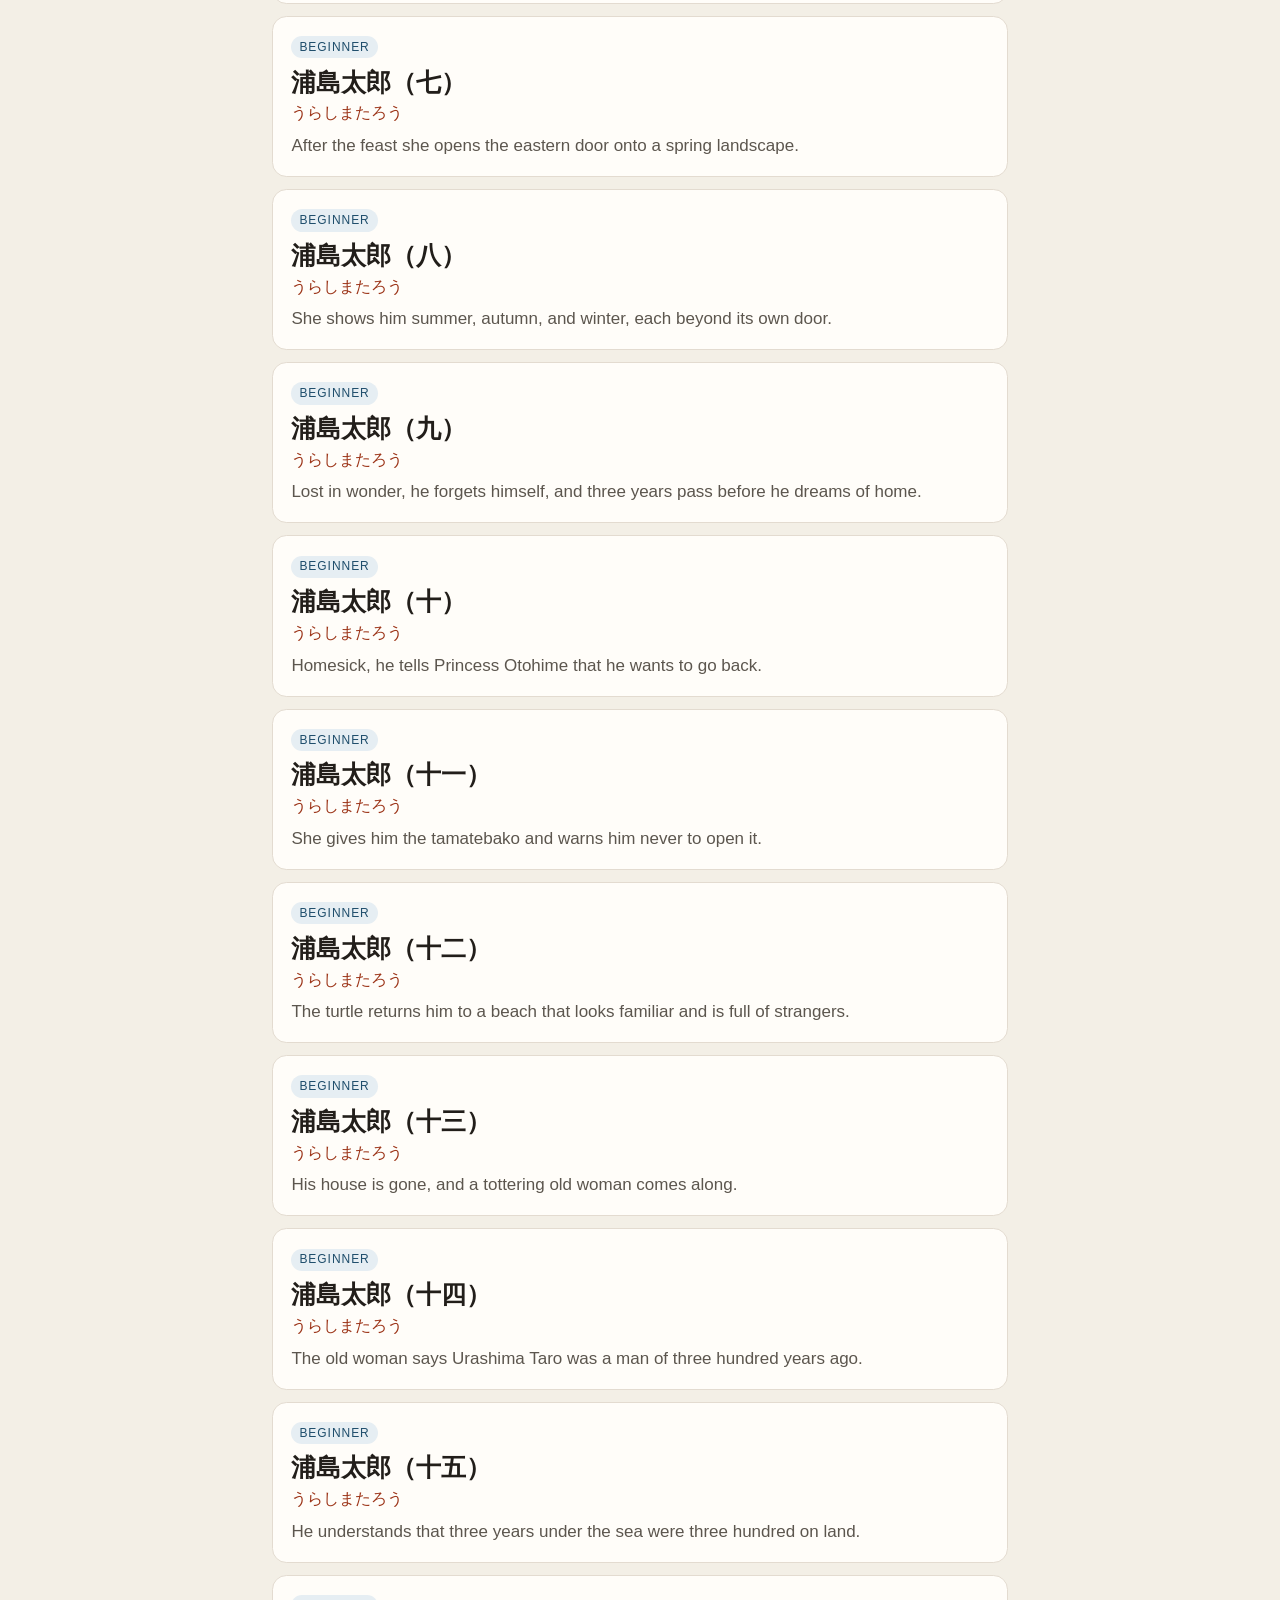
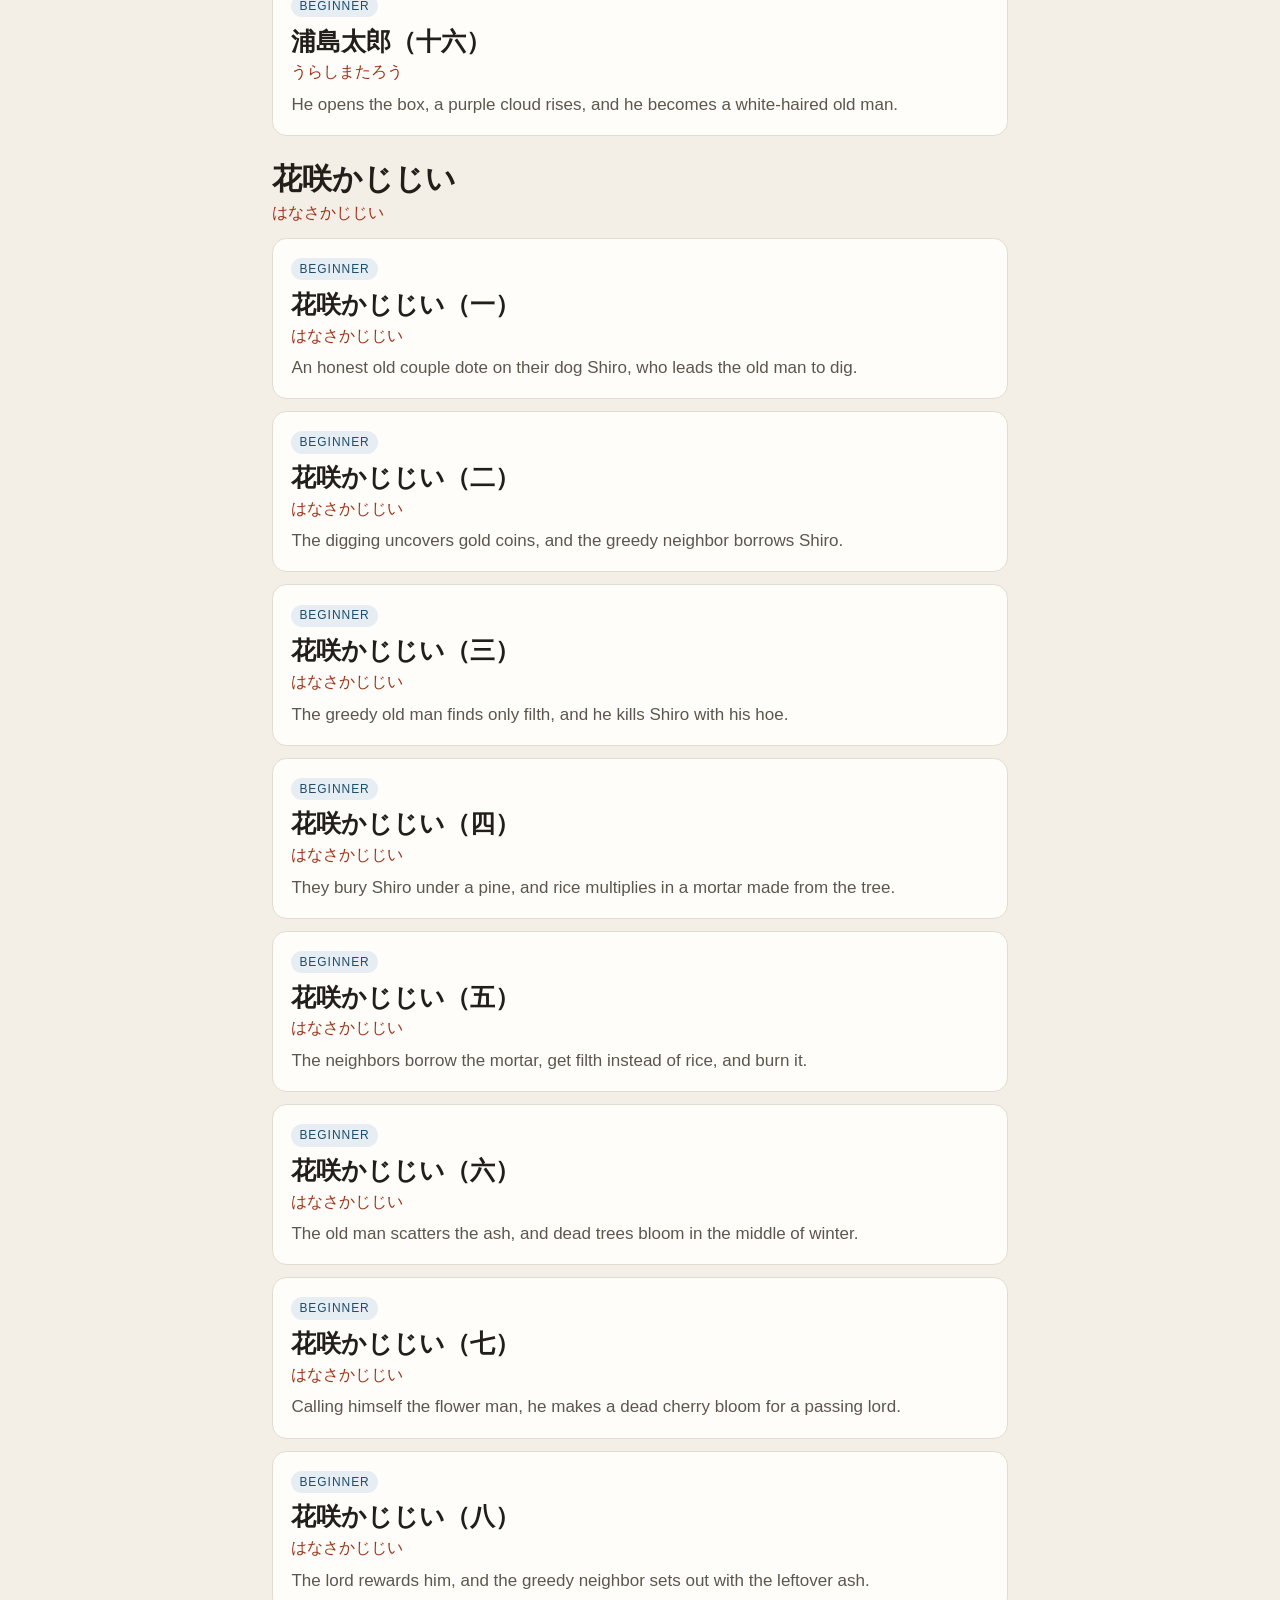
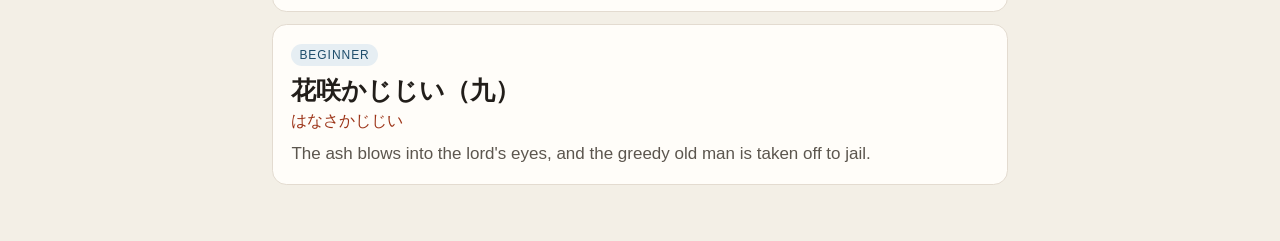
==== commit 43765e6a: "Add a lesson menu to the header. The Lessons button opens a drawer built from lessons/index.json, wi" ====
--- a/index.html
+++ b/index.html
@@ -12,6 +12,7 @@
   <header class="site-header">
     <div class="wrap bar">
       <a class="brand" href="index.html">Japanese Study</a>
+      <button id="lesson-menu-open" class="menu-open" type="button" aria-haspopup="dialog" aria-expanded="false" aria-controls="lesson-menu">Lessons</button>
     </div>
   </header>
   <main class="wrap page">
@@ -26,5 +27,6 @@
     <p class="wrap panel error">This site needs JavaScript to load lessons.</p>
   </noscript>
   <script src="js/home.js"></script>
+  <script src="js/menu.js"></script>
 </body>
 </html>
--- a/css/style.css
+++ b/css/style.css
@@ -77,6 +77,171 @@
 
 .brand:hover { color: var(--accent); }
 
+.menu-open,
+.menu-close {
+  appearance: none;
+  flex: 0 0 auto;
+  min-height: 2.75rem;
+  padding: 0.45rem 0.95rem;
+  border: 1px solid var(--accent);
+  border-radius: 999px;
+  background: var(--card);
+  color: var(--accent);
+  font: inherit;
+  font-size: 0.95rem;
+  cursor: pointer;
+}
+
+.menu-open[aria-expanded="true"] {
+  background: var(--accent);
+  color: #fff;
+}
+
+.lesson-menu {
+  position: fixed;
+  inset: 0 0 0 auto;
+  width: min(24rem, 100vw);
+  max-width: none;
+  height: 100dvh;
+  max-height: none;
+  margin: 0;
+  padding: env(safe-area-inset-top) env(safe-area-inset-right) env(safe-area-inset-bottom) 0;
+  border: 0;
+  background: var(--card);
+  color: var(--ink);
+  box-shadow: -12px 0 32px rgba(34, 30, 26, 0.16);
+}
+
+.lesson-menu[open] {
+  display: flex;
+  flex-direction: column;
+}
+
+.lesson-menu::backdrop {
+  background: rgba(34, 30, 26, 0.4);
+}
+
+.lesson-menu-head {
+  display: flex;
+  align-items: center;
+  justify-content: space-between;
+  gap: 0.75rem;
+  padding: 0.75rem 0.9rem;
+  border-bottom: 1px solid var(--line);
+}
+
+.lesson-menu-head h2 {
+  margin: 0;
+  font-size: 1.05rem;
+  font-weight: 600;
+}
+
+.lesson-menu-body {
+  overflow: auto;
+  overscroll-behavior: contain;
+  flex: 1 1 auto;
+  padding: 0.45rem 0.55rem 1.25rem;
+}
+
+.menu-message {
+  margin: 0.6rem 0.4rem;
+  color: var(--muted);
+}
+
+.menu-list {
+  list-style: none;
+  margin: 0;
+  padding: 0;
+}
+
+.menu-link {
+  display: flex;
+  flex-wrap: wrap;
+  align-items: baseline;
+  gap: 0.15rem 0.65rem;
+  min-height: 2.75rem;
+  padding: 0.4rem 0.7rem;
+  border-radius: 0.65rem;
+  color: inherit;
+  text-decoration: none;
+}
+
+.menu-link:hover { background: var(--hover); }
+
+.menu-link.is-current {
+  background: var(--accent-soft);
+  color: var(--accent);
+}
+
+.menu-link-title {
+  font-family: var(--jp);
+  font-size: 1.12rem;
+  line-height: 1.35;
+}
+
+.menu-link-reading,
+.menu-story-reading {
+  color: var(--reading);
+  font-family: var(--jp);
+  font-size: 0.92rem;
+}
+
+.menu-current {
+  margin-left: auto;
+  color: var(--accent);
+  font-size: 0.75rem;
+  font-weight: 700;
+  letter-spacing: 0.08em;
+  text-transform: uppercase;
+}
+
+.menu-story { margin-top: 0.2rem; }
+
+.menu-story summary {
+  display: flex;
+  align-items: baseline;
+  gap: 0.45rem 0.65rem;
+  min-height: 2.75rem;
+  padding: 0.45rem 0.7rem 0.45rem 1.7rem;
+  border-radius: 0.65rem;
+  cursor: pointer;
+  list-style: none;
+  position: relative;
+}
+
+.menu-story summary::-webkit-details-marker { display: none; }
+
+.menu-story summary::before {
+  content: "";
+  position: absolute;
+  left: 0.75rem;
+  top: 1.15rem;
+  width: 0.45rem;
+  height: 0.45rem;
+  border-right: 2px solid currentColor;
+  border-bottom: 2px solid currentColor;
+  transform: translateY(-30%) rotate(-45deg);
+}
+
+.menu-story[open] summary::before { transform: translateY(-10%) rotate(45deg); }
+
+.menu-story summary:hover { background: var(--hover); }
+
+.menu-story-name {
+  font-family: var(--jp);
+  font-size: 1.2rem;
+  font-weight: 600;
+}
+
+.menu-story-count {
+  margin-left: auto;
+  color: var(--muted);
+  font-size: 0.85rem;
+  font-variant-numeric: tabular-nums;
+}
+
+.menu-story .menu-list { margin: 0 0 0.35rem 0.85rem; }
+
 .page { padding: 1.5rem 0 3.5rem; }
 
 .lede {
@@ -670,6 +835,12 @@
   .passage { padding: 1rem 0.85rem 0.25rem; }
 
   .sentence { padding-left: 1.7rem; }
+
+  .lesson-menu {
+    inset: 0;
+    width: 100vw;
+    max-width: 100vw;
+  }
 }
 
 @media (max-width: 28rem) {
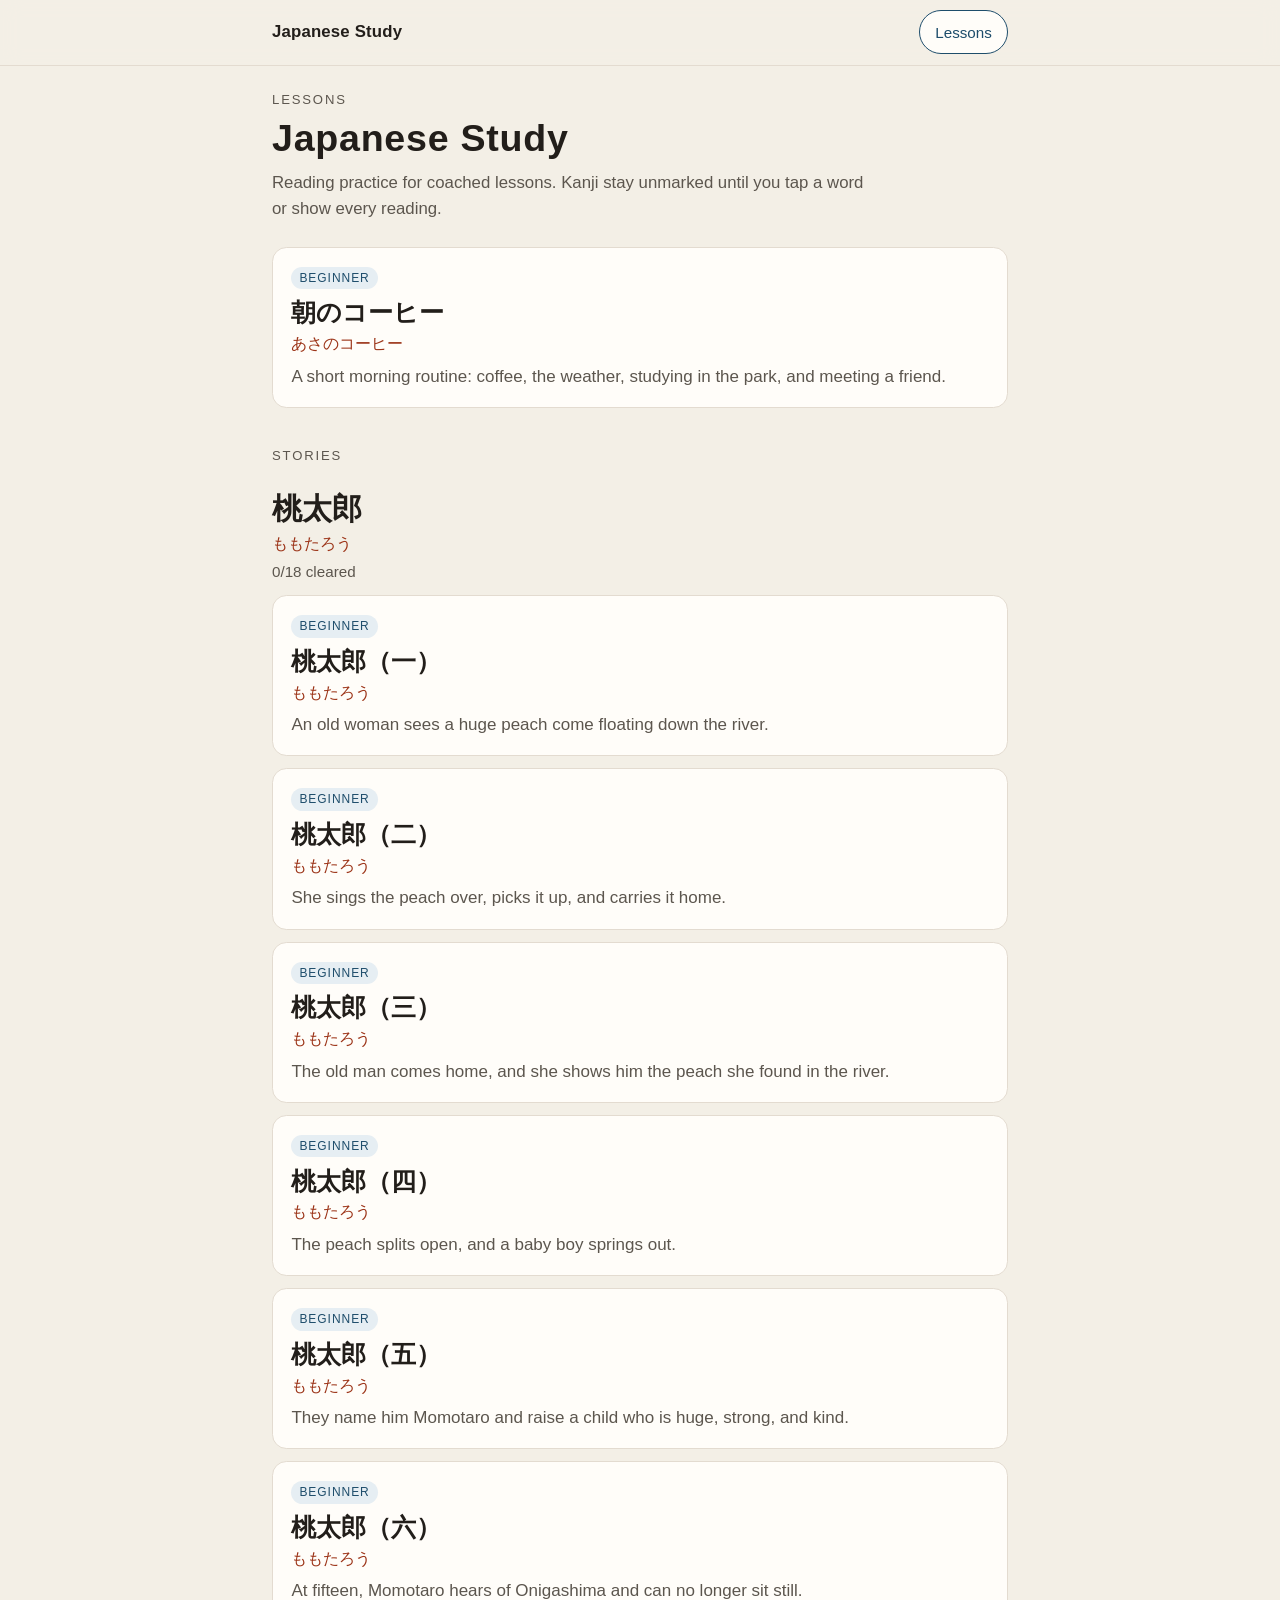
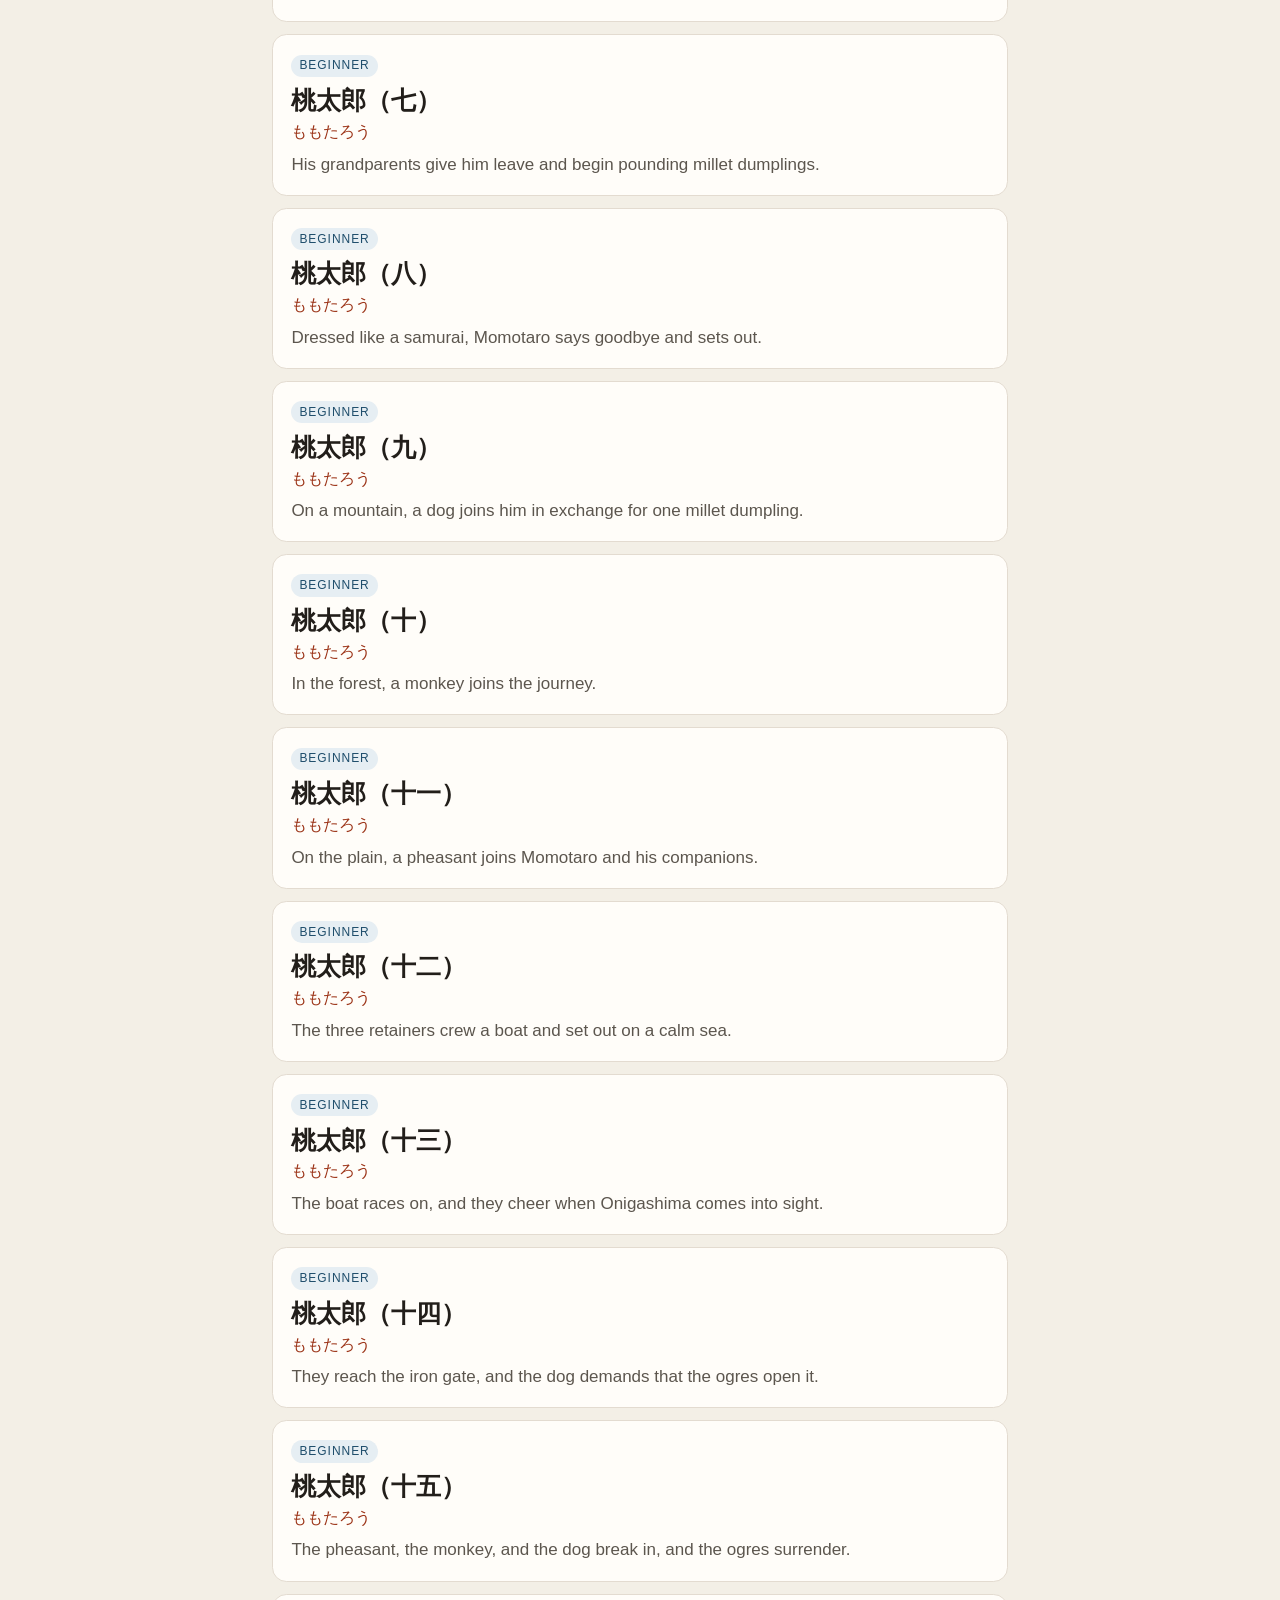
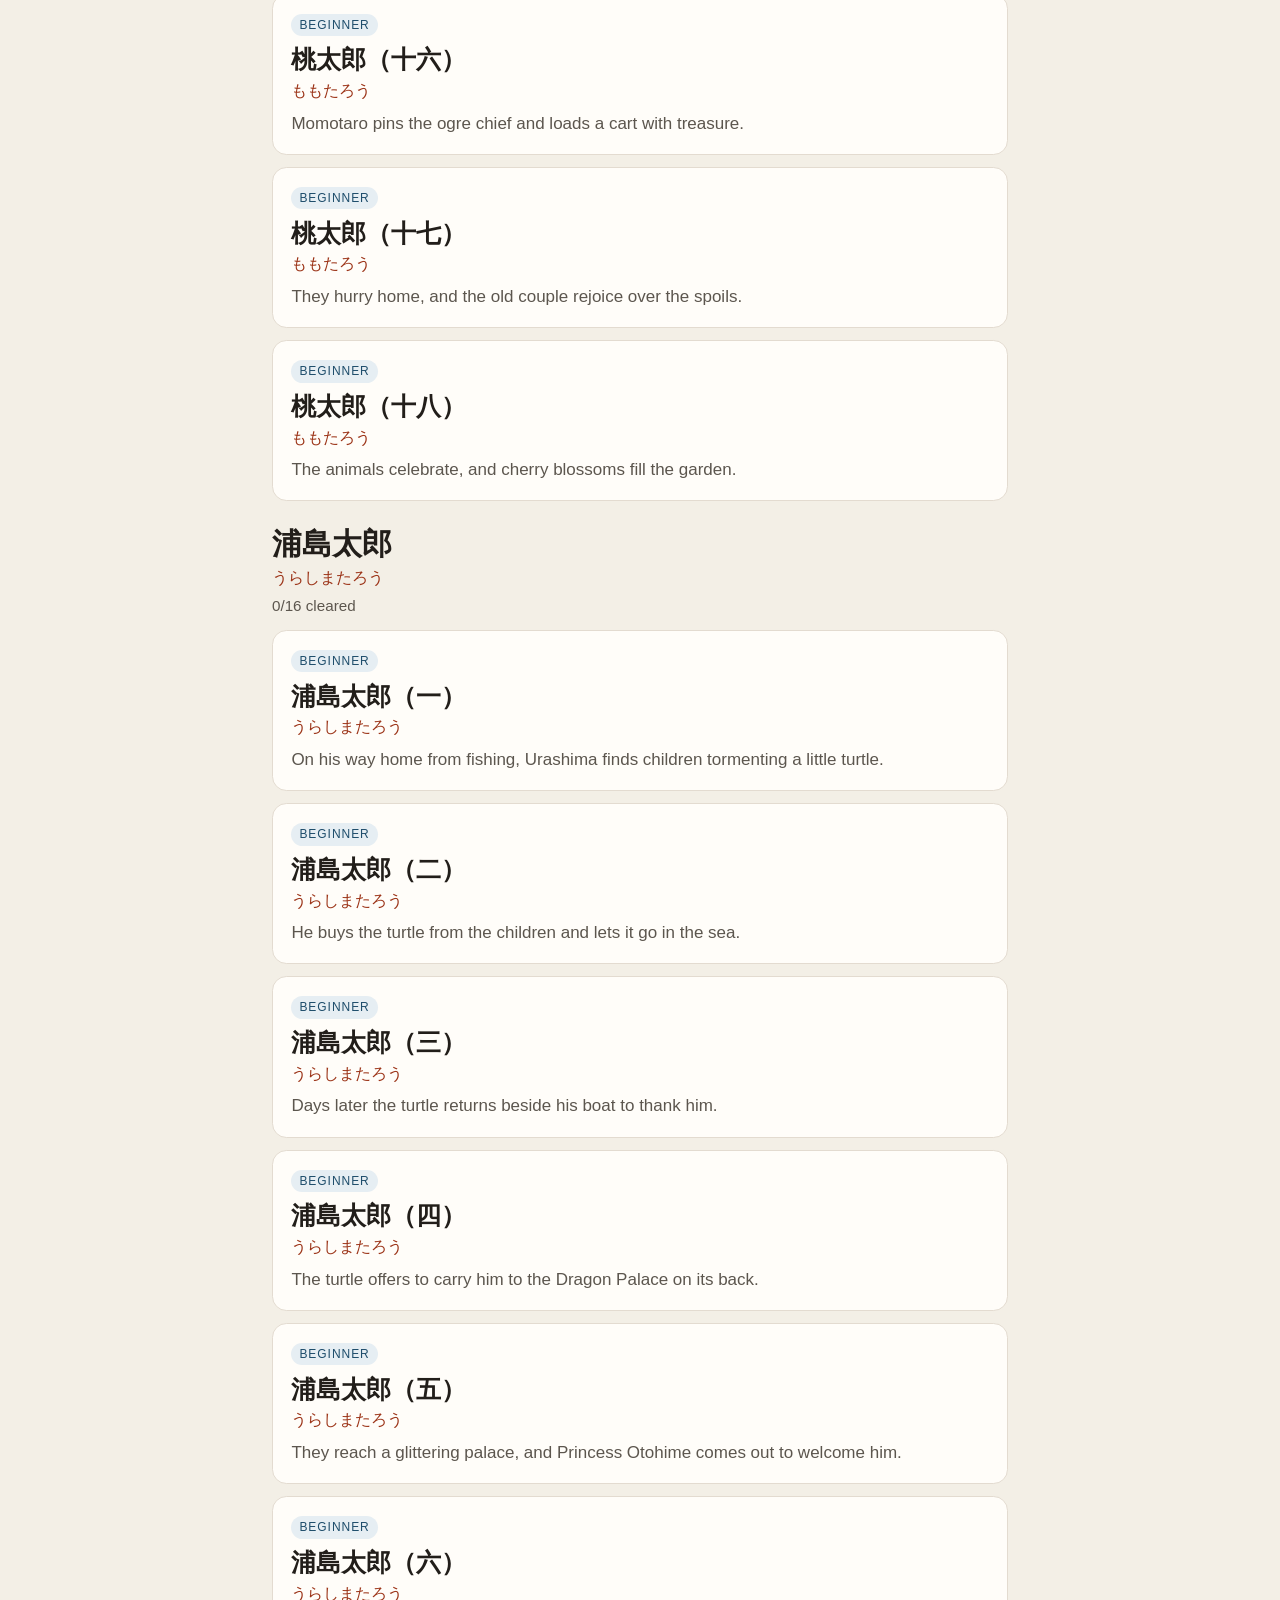
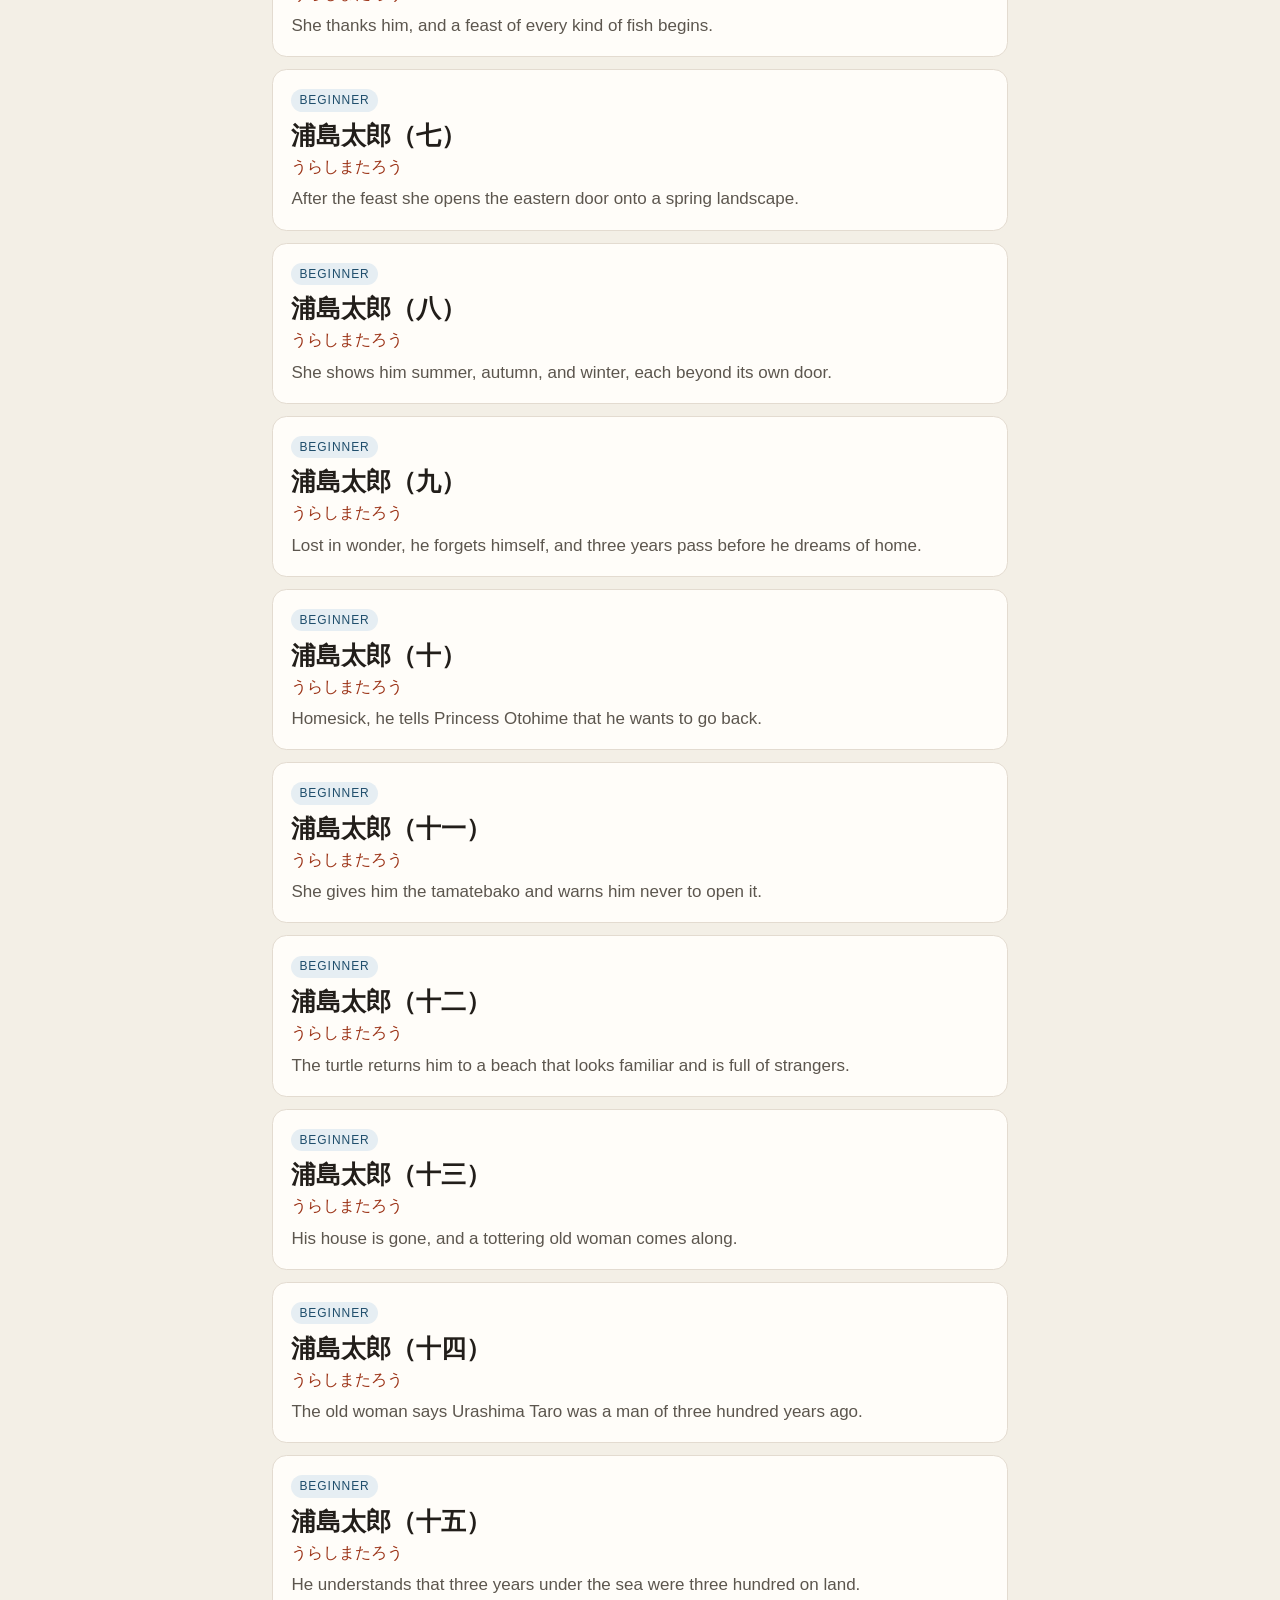
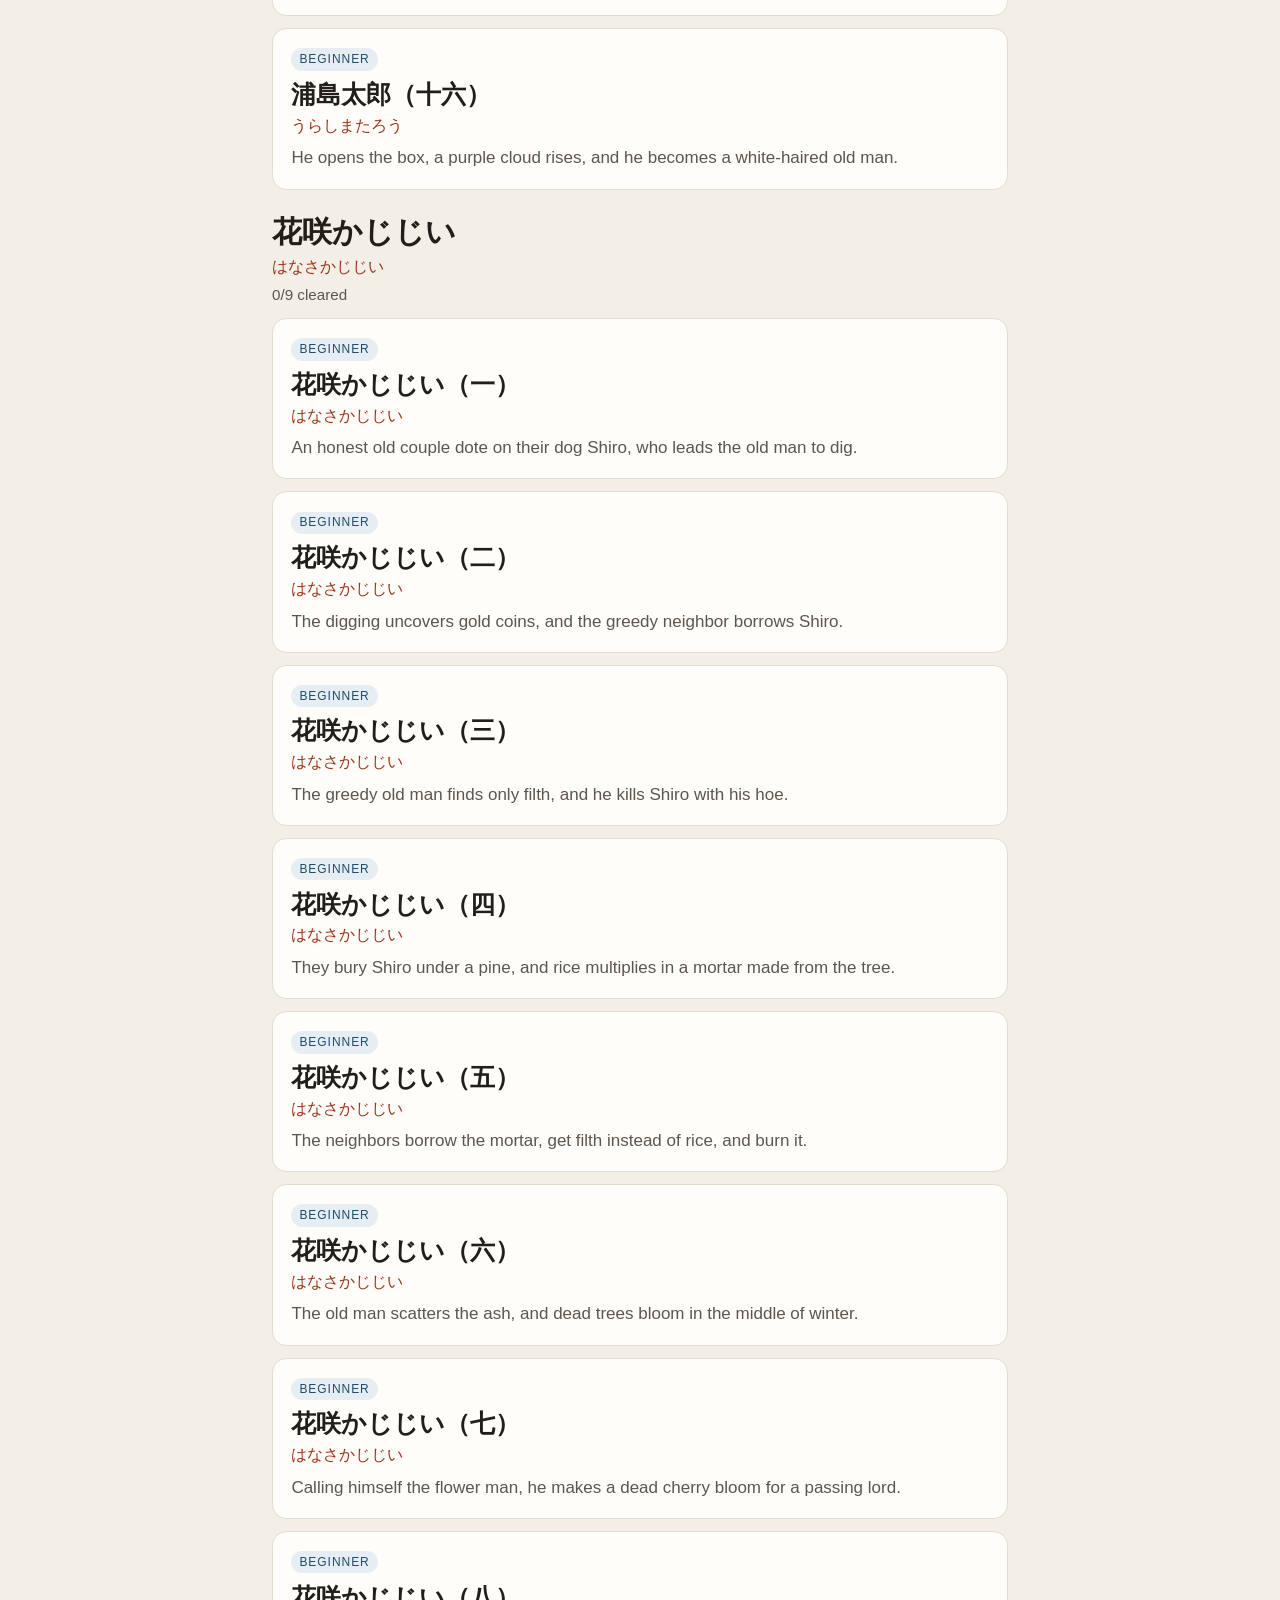
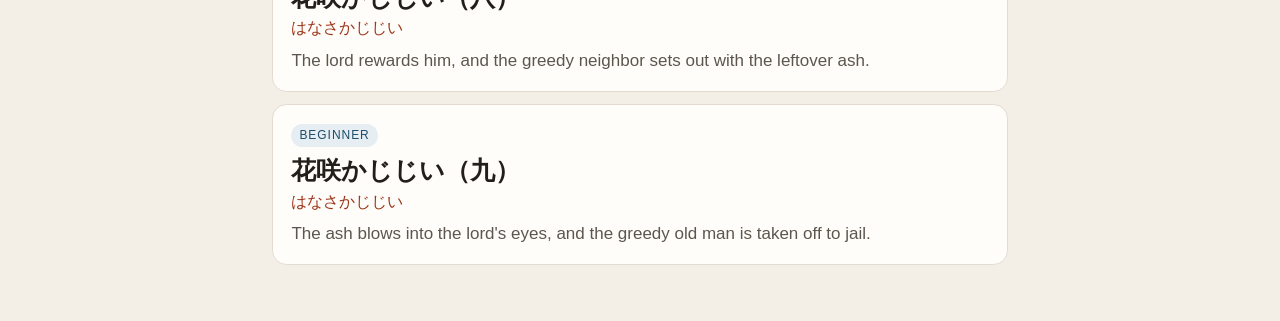
==== commit 0e4986cd: "Let a learner mark a lesson as cleared. Store the choice in localStorage, show checkmarks and per-st" ====
--- a/index.html
+++ b/index.html
@@ -26,6 +26,7 @@
   <noscript>
     <p class="wrap panel error">This site needs JavaScript to load lessons.</p>
   </noscript>
+  <script src="js/progress.js"></script>
   <script src="js/home.js"></script>
   <script src="js/menu.js"></script>
 </body>
--- a/css/style.css
+++ b/css/style.css
@@ -195,6 +195,14 @@
   text-transform: uppercase;
 }
 
+.menu-cleared {
+  margin-left: auto;
+  color: #1f6b45;
+  font-weight: 700;
+}
+
+.menu-link.is-current.is-cleared .menu-current { margin-left: 0.65rem; }
+
 .menu-story { margin-top: 0.2rem; }
 
 .menu-story summary {
@@ -235,9 +243,11 @@
 
 .menu-story-count {
   margin-left: auto;
+  flex: 0 0 auto;
   color: var(--muted);
   font-size: 0.85rem;
   font-variant-numeric: tabular-nums;
+  white-space: nowrap;
 }
 
 .menu-story .menu-list { margin: 0 0 0.35rem 0.85rem; }
@@ -364,11 +374,21 @@
 }
 
 .story-reading {
-  margin: 0.15rem 0 0.75rem;
+  margin: 0.15rem 0 0;
   color: var(--reading);
   font-family: var(--jp);
   font-size: 1rem;
 }
+
+.story-progress {
+  margin: 0.2rem 0 0.75rem;
+  color: var(--muted);
+  font-size: 0.95rem;
+  font-variant-numeric: tabular-nums;
+}
+
+.story-block > .story-reading + .lesson-list,
+.story-block > .story-title + .lesson-list { margin-top: 0.75rem; }
 
 .hint {
   margin: 1rem 0 0.25rem;
@@ -386,12 +406,30 @@
 
 .lesson-card {
   display: block;
+  position: relative;
   text-decoration: none;
   color: inherit;
   background: var(--card);
   border: 1px solid var(--line);
   border-radius: 0.9rem;
   padding: 1rem 1.15rem 1.05rem;
+}
+
+.lesson-card.is-cleared { padding-right: 3.1rem; }
+
+.cleared-mark {
+  position: absolute;
+  top: 0.75rem;
+  right: 0.75rem;
+  width: 1.7rem;
+  height: 1.7rem;
+  display: grid;
+  place-items: center;
+  border-radius: 999px;
+  background: #e7f2eb;
+  color: #1f6b45;
+  font-weight: 700;
+  line-height: 1;
 }
 
 .lesson-card:hover { border-color: #c5d3de; background: #fff; }
@@ -812,6 +850,52 @@
 
 .game-feedback .game-result { color: #1f6b45; font-weight: 600; }
 
+.cleared-toggle {
+  appearance: none;
+  display: inline-flex;
+  align-items: center;
+  justify-content: center;
+  min-height: 2.75rem;
+  margin: 0.85rem 0 1rem;
+  padding: 0.45rem 1rem;
+  border: 1px solid var(--accent);
+  border-radius: 999px;
+  background: var(--card);
+  color: var(--accent);
+  font: inherit;
+  font-size: 1rem;
+  cursor: pointer;
+  touch-action: manipulation;
+}
+
+.cleared-toggle[aria-pressed="true"] {
+  background: #e7f2eb;
+  border-color: #1f6b45;
+  color: #1f6b45;
+}
+
+.cleared-toggle[aria-pressed="true"]::before { content: "✓\00a0"; }
+
+.game-card .cleared-toggle { display: flex; margin: 0.75rem auto 0; }
+
+.game-offer {
+  margin: 1rem 0 0;
+  color: var(--muted);
+  text-align: center;
+}
+
+.sr-only {
+  position: absolute;
+  width: 1px;
+  height: 1px;
+  padding: 0;
+  margin: -1px;
+  overflow: hidden;
+  clip: rect(0, 0, 0, 0);
+  white-space: nowrap;
+  border: 0;
+}
+
 .game-feedback.is-bad { color: var(--reading); }
 
 @media (max-width: 40rem) {
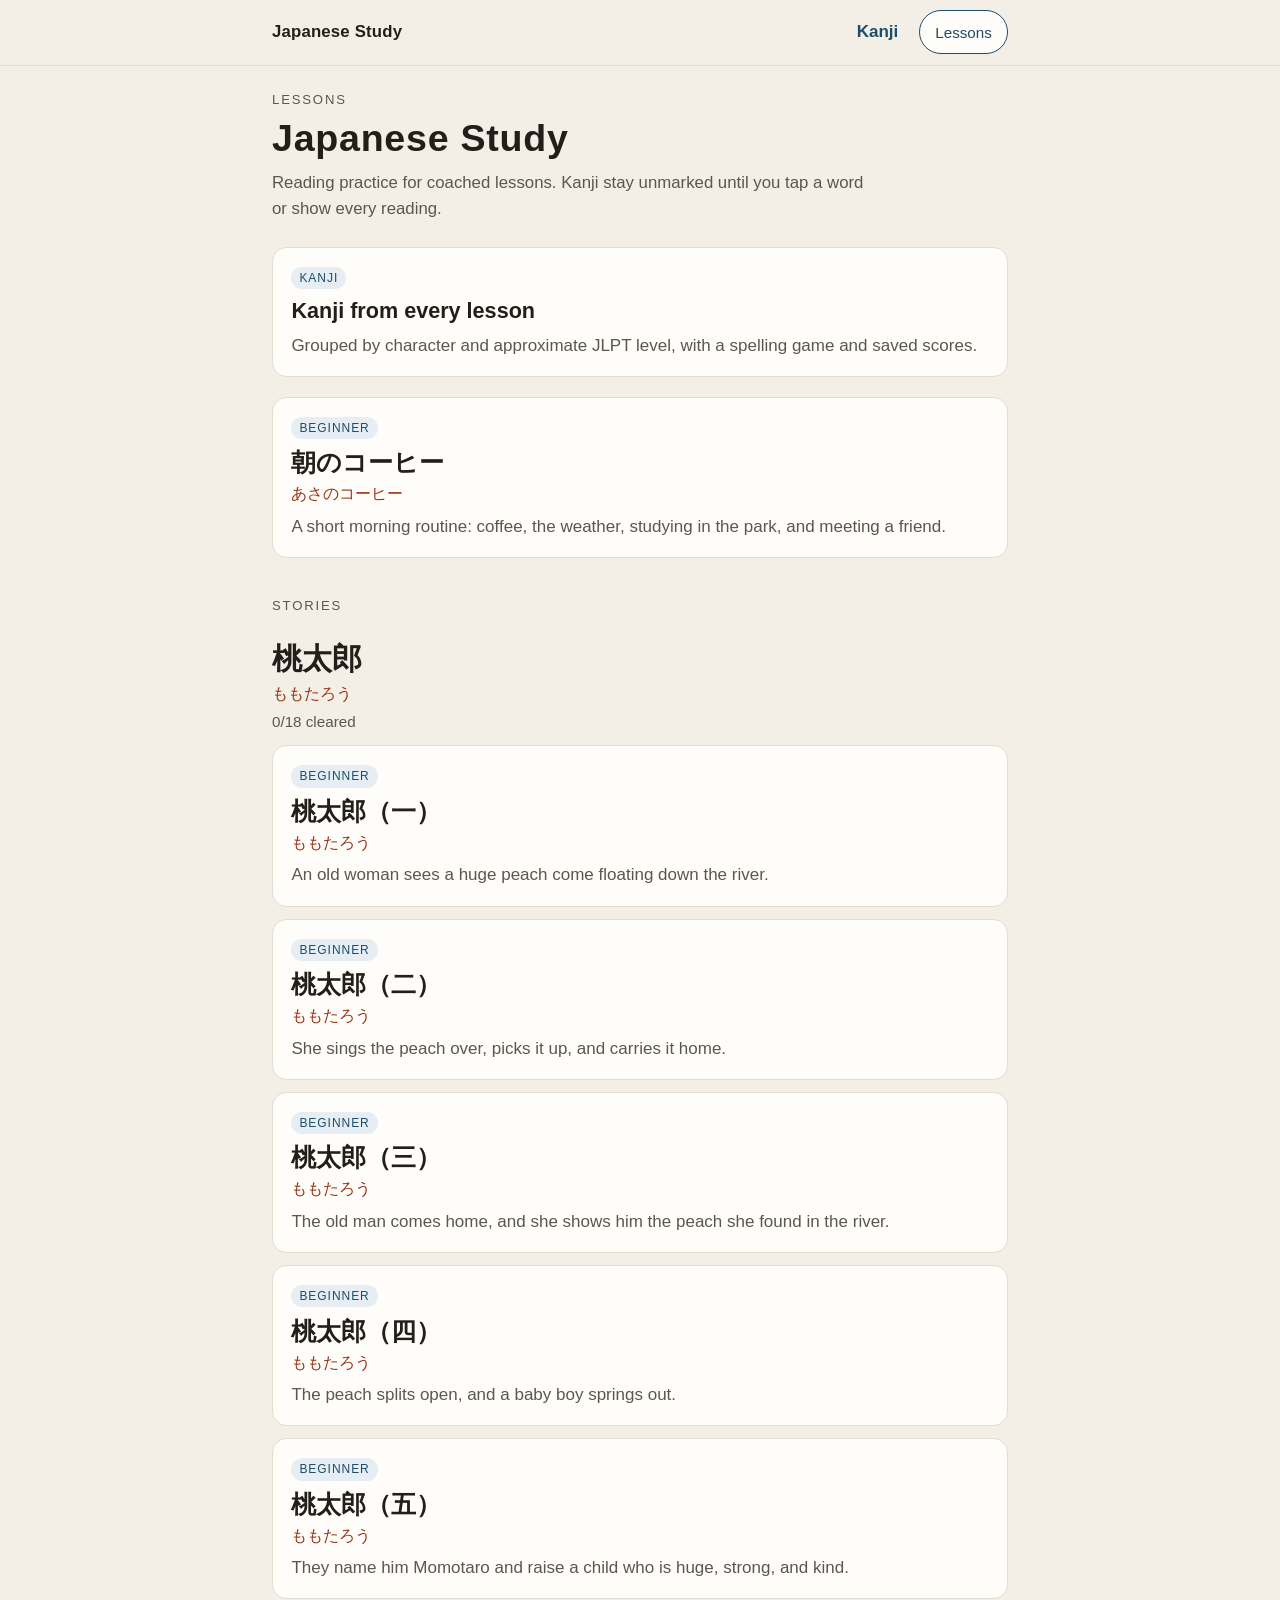
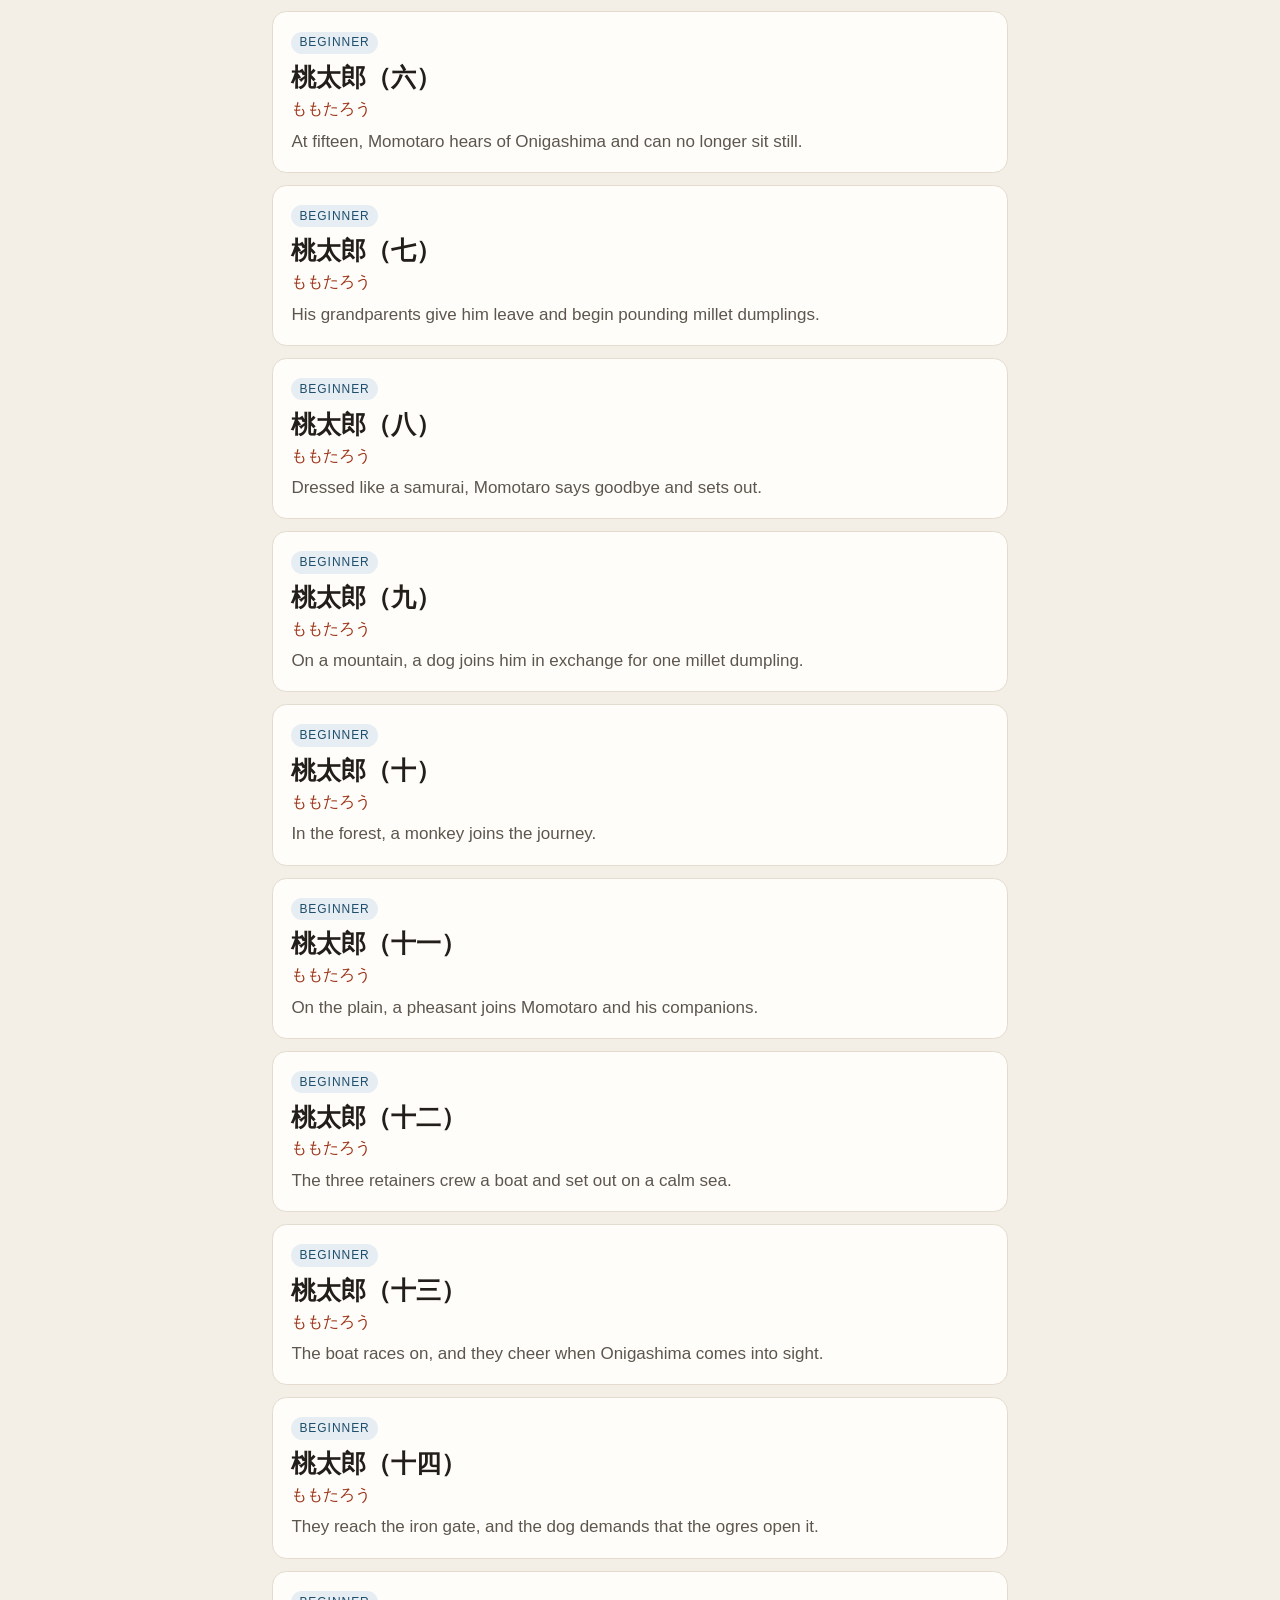
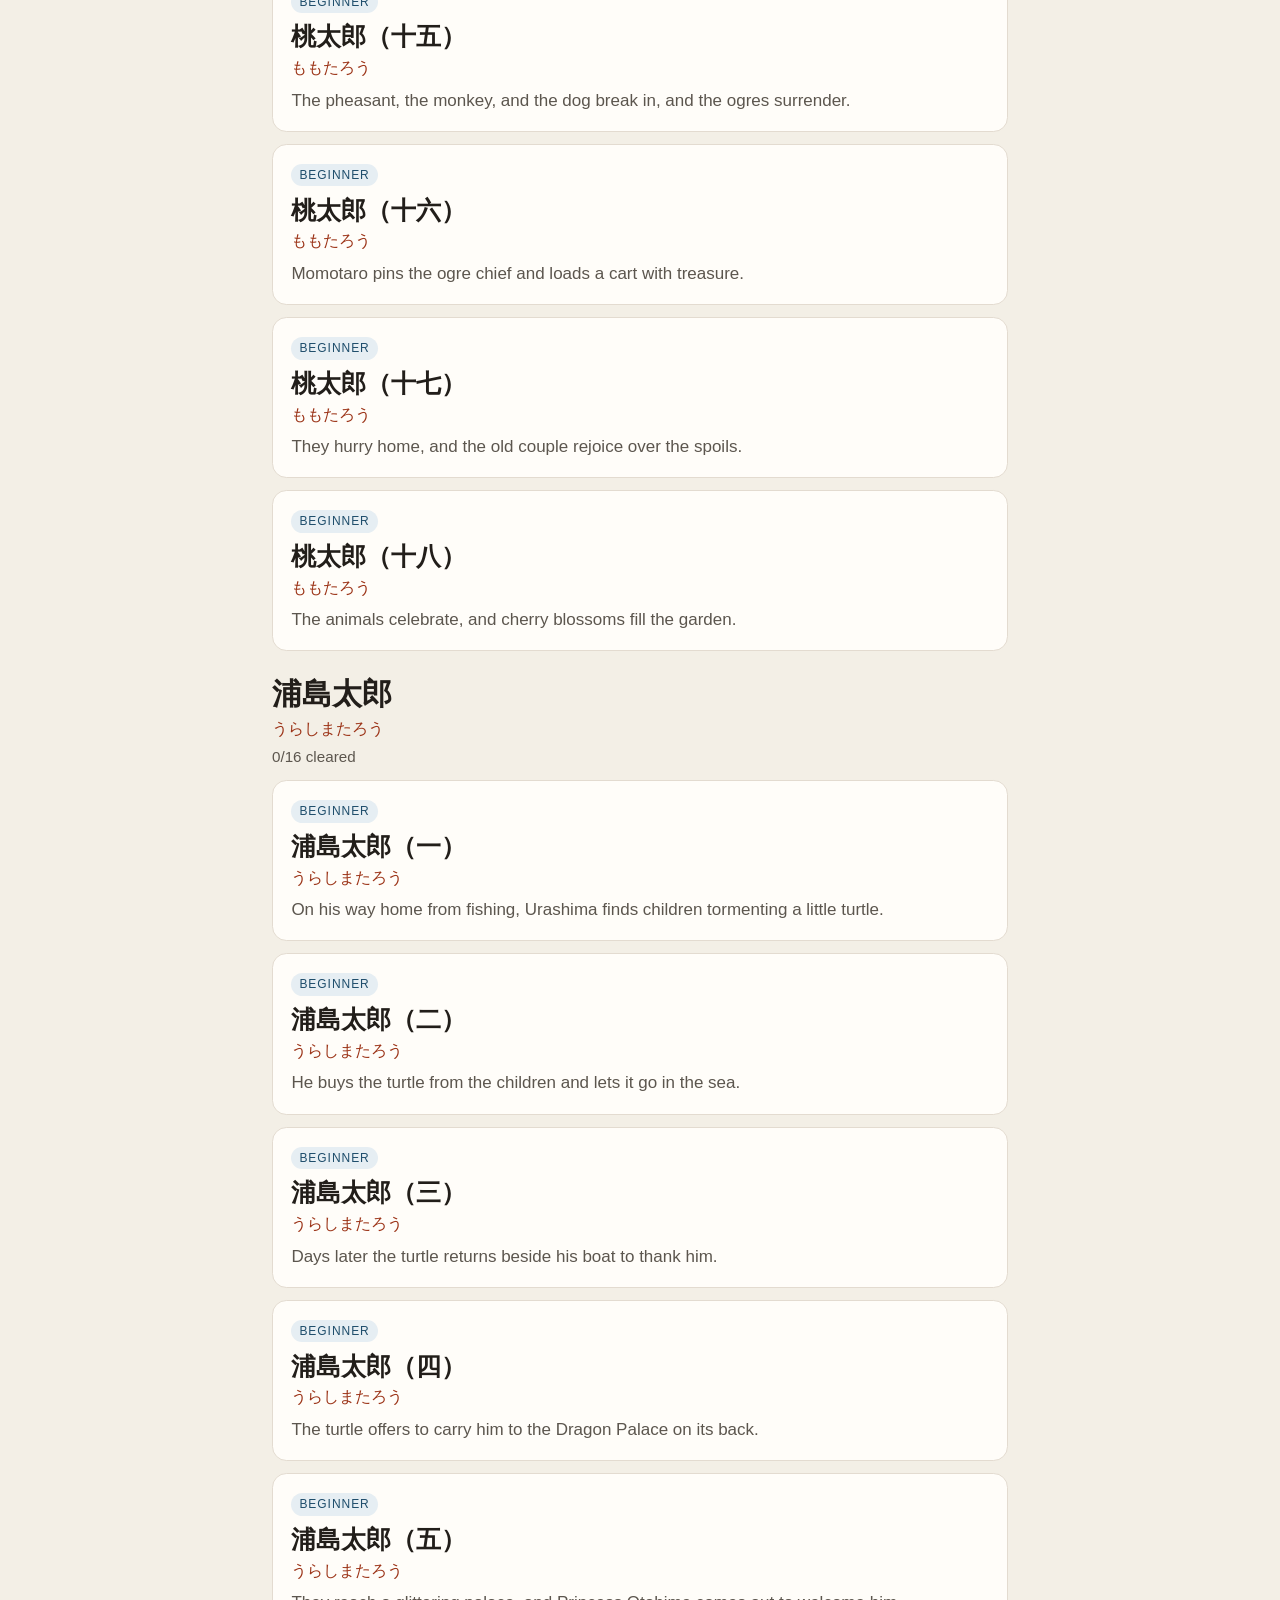
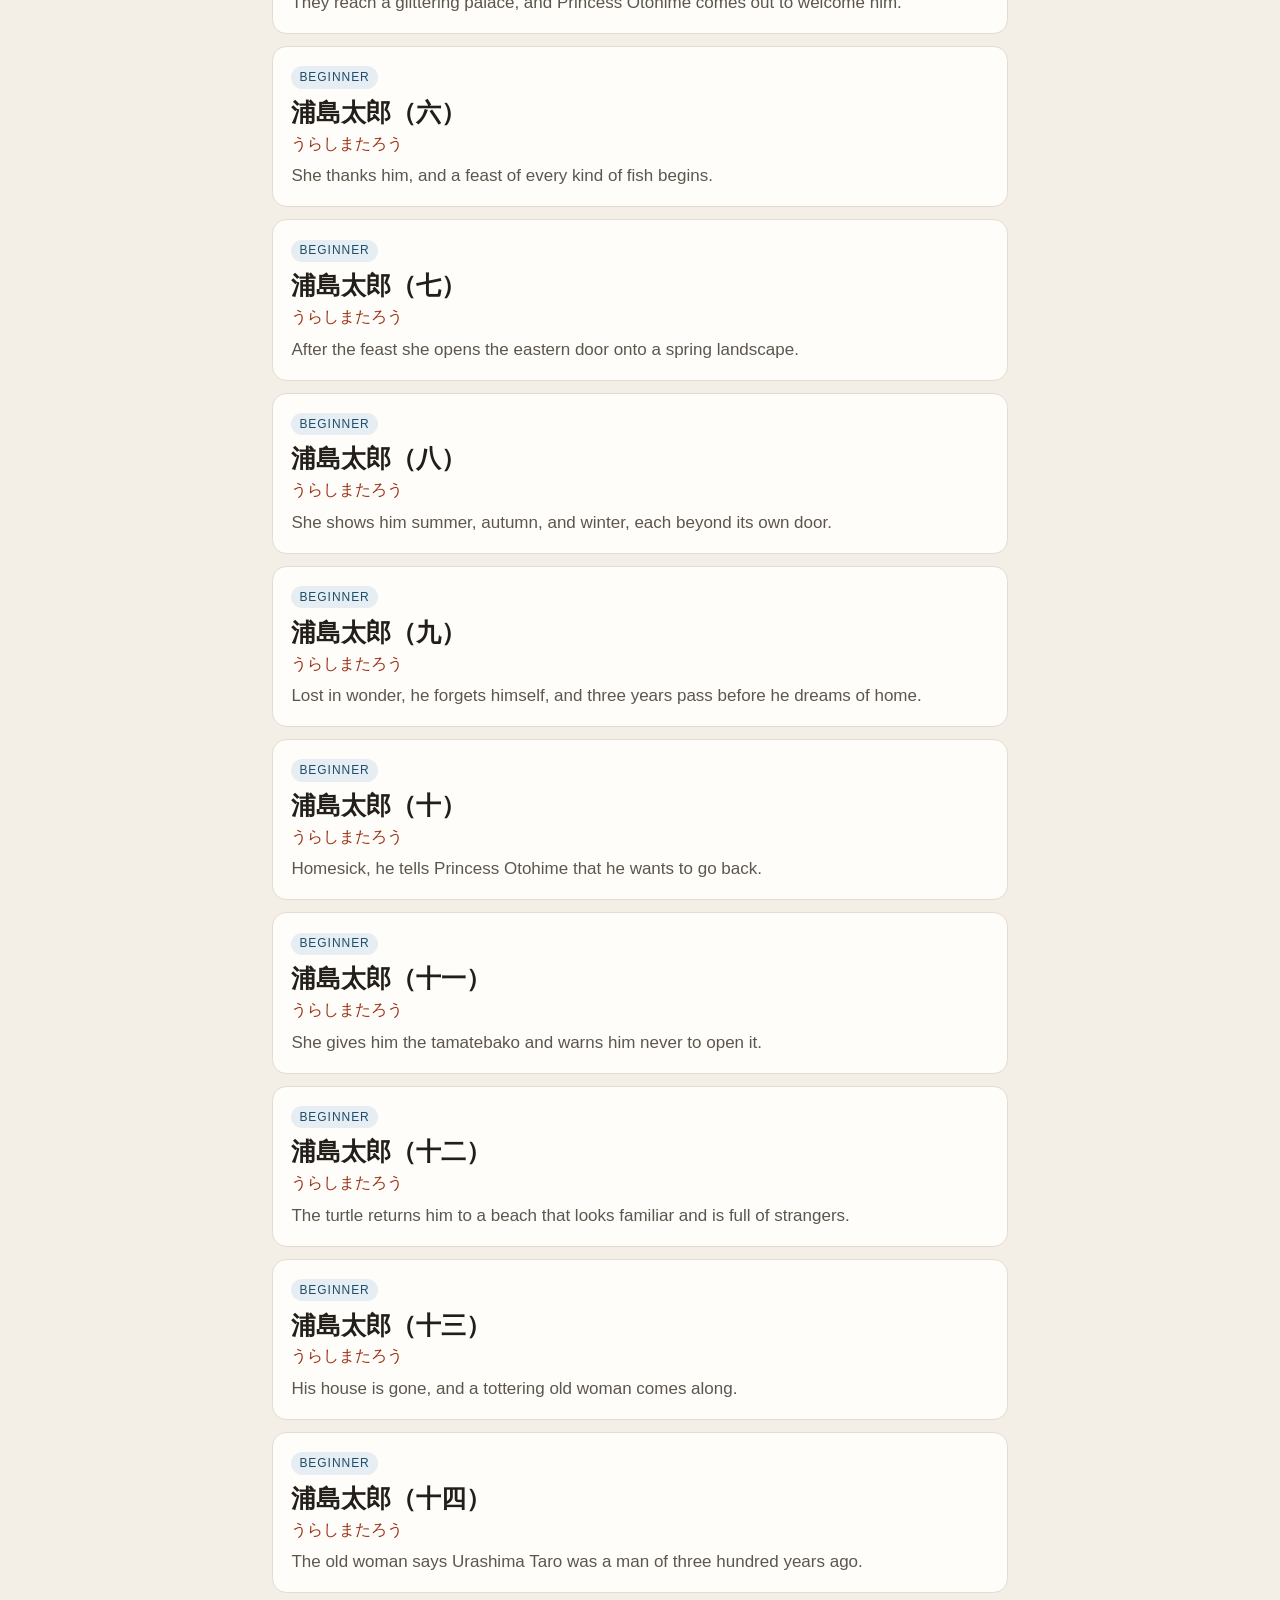
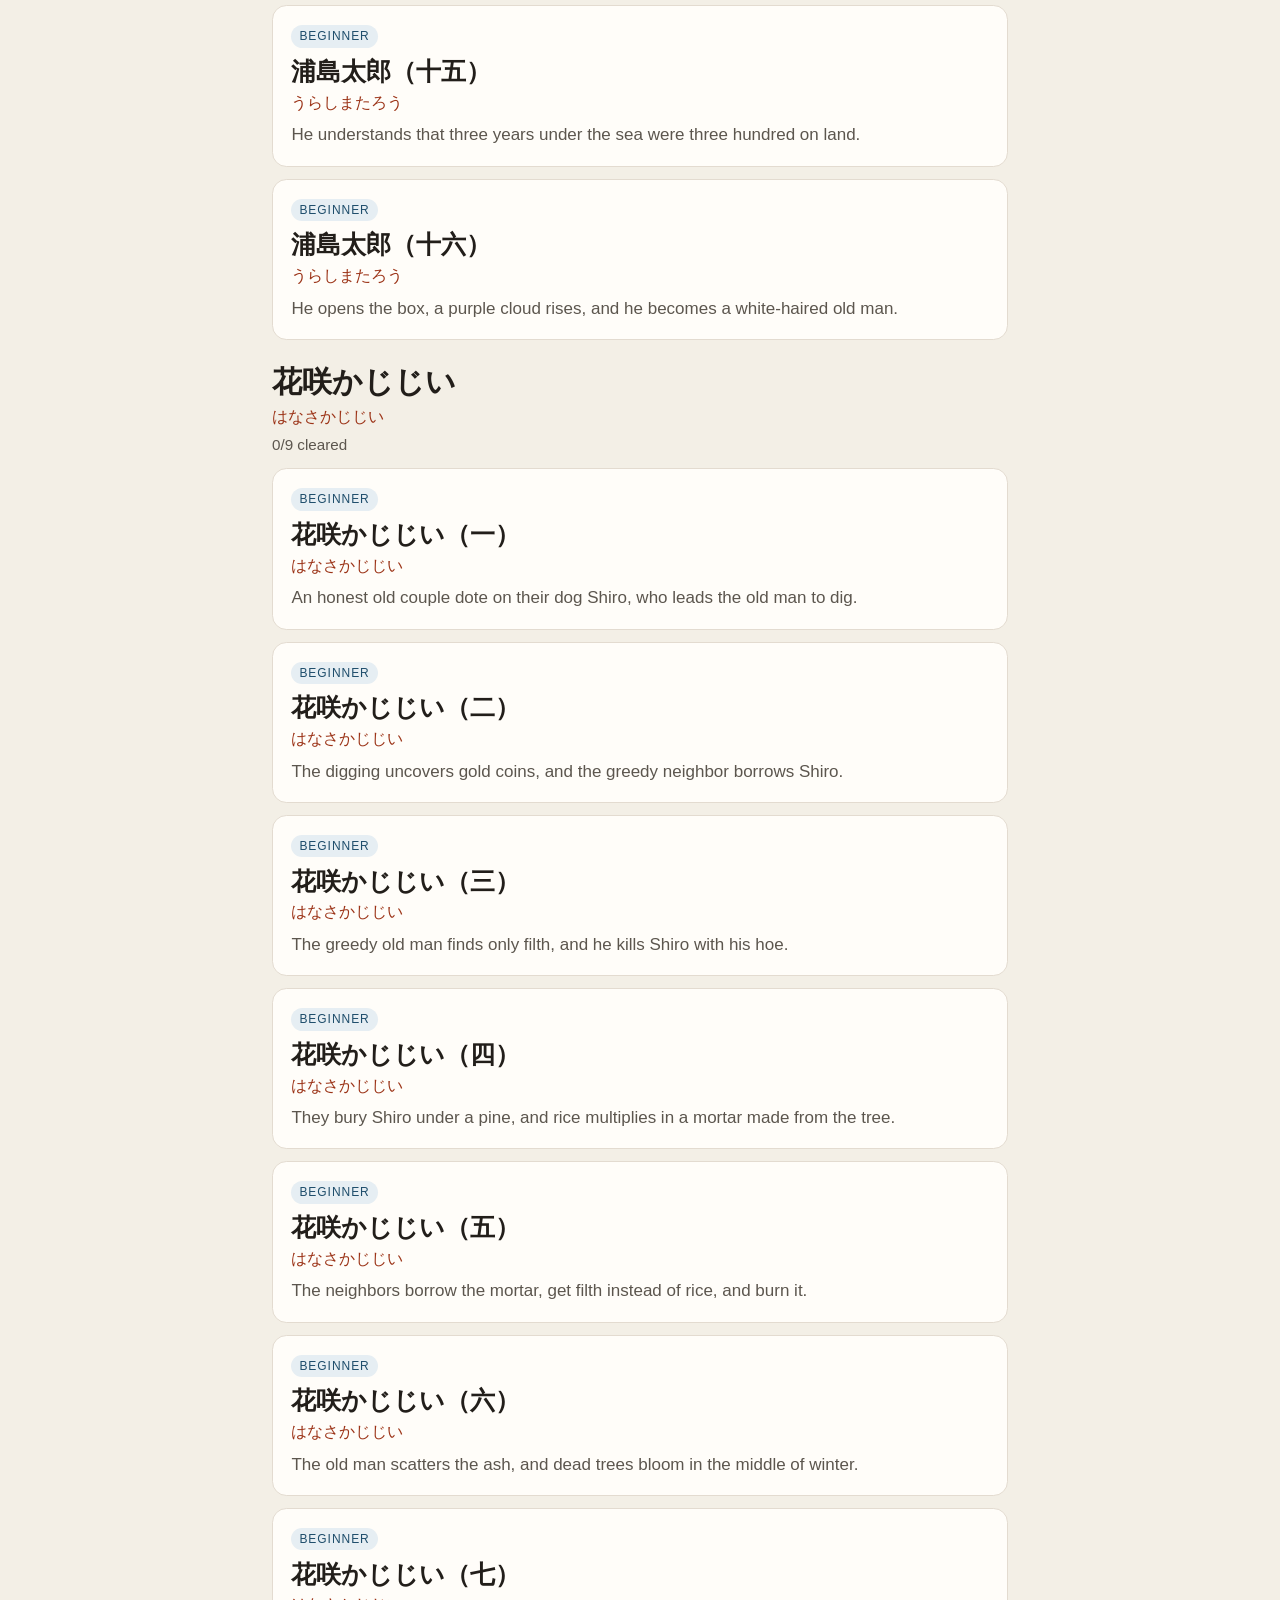
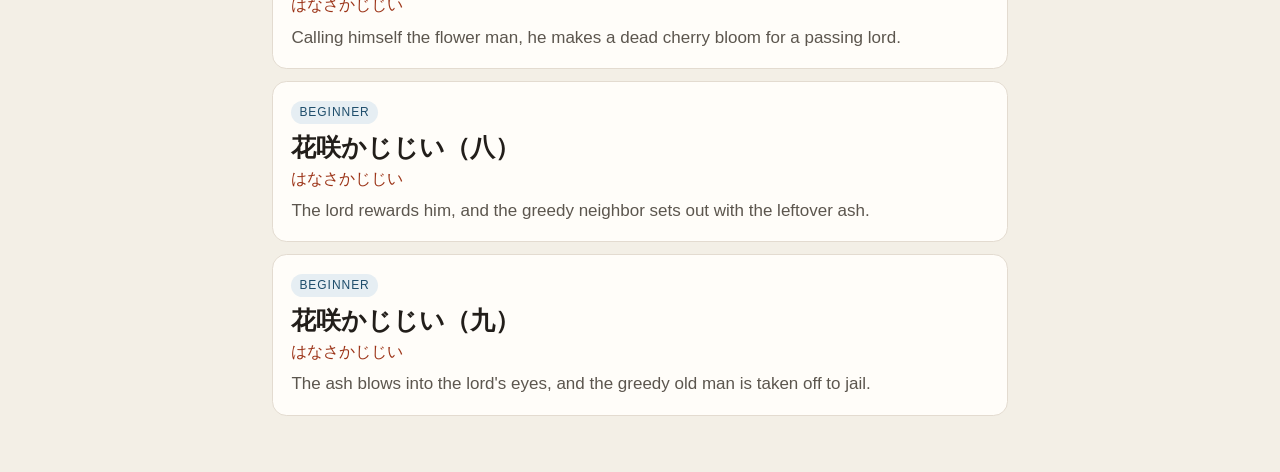
==== commit 8600dd73: "Add a Kanji page with JLPT groups and a spelling game. Collect lesson vocabulary at runtime, group i" ====
--- a/index.html
+++ b/index.html
@@ -12,13 +12,21 @@
   <header class="site-header">
     <div class="wrap bar">
       <a class="brand" href="index.html">Japanese Study</a>
-      <button id="lesson-menu-open" class="menu-open" type="button" aria-haspopup="dialog" aria-expanded="false" aria-controls="lesson-menu">Lessons</button>
+      <div class="bar-actions">
+        <a class="header-link" href="kanji.html">Kanji</a>
+        <button id="lesson-menu-open" class="menu-open" type="button" aria-haspopup="dialog" aria-expanded="false" aria-controls="lesson-menu">Lessons</button>
+      </div>
     </div>
   </header>
   <main class="wrap page">
     <p class="page-kicker">Lessons</p>
     <h1>Japanese Study</h1>
     <p class="lede">Reading practice for coached lessons. Kanji stay unmarked until you tap a word or show every reading.</p>
+    <a class="lesson-card kanji-entry" href="kanji.html">
+      <p class="level">Kanji</p>
+      <h2>Kanji from every lesson</h2>
+      <p class="card-summary">Grouped by character and approximate JLPT level, with a spelling game and saved scores.</p>
+    </a>
     <p id="status" class="panel">Loading lessons…</p>
     <ul id="lesson-list" class="lesson-list"></ul>
     <div id="stories"></div>
--- a/css/style.css
+++ b/css/style.css
@@ -77,6 +77,29 @@
 
 .brand:hover { color: var(--accent); }
 
+.bar-actions {
+  display: flex;
+  align-items: center;
+  gap: 0.45rem;
+  margin-left: auto;
+}
+
+.header-link {
+  display: inline-flex;
+  align-items: center;
+  justify-content: center;
+  min-height: 2.75rem;
+  padding: 0.45rem 0.85rem;
+  border-radius: 999px;
+  color: var(--accent);
+  font-weight: 600;
+  text-decoration: none;
+}
+
+.header-link:hover { background: var(--hover); }
+
+.header-link[aria-current="page"] { background: var(--accent-soft); }
+
 .menu-open,
 .menu-close {
   appearance: none;
@@ -135,6 +158,22 @@
   font-size: 1.05rem;
   font-weight: 600;
 }
+
+.menu-kanji {
+  margin-left: auto;
+  display: inline-flex;
+  align-items: center;
+  min-height: 2.75rem;
+  padding: 0.45rem 0.85rem;
+  border-radius: 999px;
+  color: var(--accent);
+  font-weight: 600;
+  text-decoration: none;
+}
+
+.menu-kanji:hover { background: var(--hover); }
+
+.menu-kanji[aria-current="page"] { background: var(--accent-soft); }
 
 .lesson-menu-body {
   overflow: auto;
@@ -884,6 +923,13 @@
   text-align: center;
 }
 
+.kanji-entry { margin: 0 0 1.25rem; }
+
+.kanji-entry h2 {
+  font-family: var(--ui);
+  font-size: 1.35rem;
+}
+
 .sr-only {
   position: absolute;
   width: 1px;
@@ -898,6 +944,221 @@
 
 .game-feedback.is-bad { color: var(--reading); }
 
+.kanji-tools { display: grid; gap: 0.75rem; margin: 1rem 0 0.35rem; }
+
+.kanji-search-row { display: grid; gap: 0.3rem; }
+
+.kanji-search-label, .practice-label { font-size: 0.92rem; font-weight: 600; }
+
+.kanji-search, .practice-bar select {
+  width: 100%;
+  min-height: 2.75rem;
+  padding: 0.45rem 0.75rem;
+  border: 1px solid var(--line);
+  border-radius: 0.7rem;
+  background: var(--card);
+  color: var(--ink);
+  font: inherit;
+  font-size: 1rem;
+}
+
+.level-filters { display: flex; flex-wrap: wrap; gap: 0.4rem; }
+
+.level-chip {
+  appearance: none;
+  min-height: 2.75rem;
+  padding: 0.35rem 0.8rem;
+  border: 1px solid var(--line);
+  border-radius: 999px;
+  background: var(--card);
+  color: var(--ink);
+  font: inherit;
+  font-size: 0.95rem;
+  cursor: pointer;
+}
+
+.level-chip[aria-pressed="true"] {
+  background: var(--accent);
+  border-color: var(--accent);
+  color: #fff;
+}
+
+.chip-count { font-variant-numeric: tabular-nums; }
+
+.practice-bar {
+  display: flex;
+  flex-wrap: wrap;
+  align-items: center;
+  gap: 0.5rem 0.6rem;
+}
+
+.practice-label { flex: 1 0 100%; }
+
+.practice-bar select { flex: 1 1 12rem; width: auto; }
+
+.kanji-start, .kanji-reset, .kanji-practice {
+  appearance: none;
+  min-height: 2.75rem;
+  padding: 0.45rem 1rem;
+  border-radius: 999px;
+  font: inherit;
+  font-size: 1rem;
+  cursor: pointer;
+  touch-action: manipulation;
+}
+
+.kanji-start {
+  border: 0;
+  background: var(--accent);
+  color: #fff;
+}
+
+.kanji-start:disabled { opacity: 0.45; cursor: default; }
+
+.kanji-reset, .kanji-practice {
+  border: 1px solid var(--line);
+  background: var(--card);
+  color: var(--ink);
+}
+
+.kanji-summary {
+  margin: 0.75rem 0 0;
+  color: var(--muted);
+  font-variant-numeric: tabular-nums;
+}
+
+#kanji-game:not(:empty) { margin: 0.85rem 0 1.25rem; scroll-margin-top: 4.75rem; }
+
+.game-context { margin: 0 0 0.75rem; color: var(--muted); }
+
+.kanji-level { margin-top: 1.6rem; }
+
+.kanji-level-head h2 {
+  margin: 0;
+  font-size: 1.35rem;
+  font-weight: 600;
+}
+
+.kanji-level-meta {
+  margin: 0.15rem 0 0.4rem;
+  color: var(--muted);
+  font-variant-numeric: tabular-nums;
+}
+
+.kanji-card {
+  margin-top: 0.75rem;
+  padding: 0.95rem 1rem 1rem;
+  background: var(--card);
+  border: 1px solid var(--line);
+  border-radius: 0.9rem;
+}
+
+.kanji-card-top { display: flex; gap: 0.85rem; align-items: flex-start; }
+
+.kanji-char {
+  margin: 0;
+  flex: 0 0 auto;
+  font-family: var(--jp);
+  font-size: 3.1rem;
+  line-height: 1;
+  font-weight: 600;
+}
+
+.kanji-card-body { flex: 1 1 auto; min-width: 0; }
+
+.kanji-tag {
+  margin: 0;
+  color: var(--accent);
+  font-size: 0.78rem;
+  font-weight: 700;
+  letter-spacing: 0.08em;
+  text-transform: uppercase;
+}
+
+.kanji-gloss { margin: 0.15rem 0 0; }
+
+.kanji-reading {
+  margin: 0.1rem 0 0;
+  color: var(--reading);
+  font-family: var(--jp);
+}
+
+.kanji-score { margin-top: 0.55rem; }
+
+.kanji-level-score {
+  margin: 0.25rem 0 0;
+  color: var(--muted);
+  font-variant-numeric: tabular-nums;
+}
+
+.kanji-meter {
+  height: 0.5rem;
+  border-radius: 999px;
+  background: #e4ddd2;
+  overflow: hidden;
+}
+
+.kanji-meter-fill {
+  display: block;
+  height: 100%;
+  width: 0;
+  background: var(--accent);
+}
+
+.kanji-meter.is-complete .kanji-meter-fill { background: #1f6b45; }
+
+.kanji-score-text { font-variant-numeric: tabular-nums; }
+
+.kanji-meter.is-complete + .kanji-score-text {
+  color: #1f6b45;
+  font-weight: 600;
+}
+
+.kanji-practice { margin-top: 0.65rem; }
+
+.kanji-words {
+  list-style: none;
+  margin: 0.85rem 0 0;
+  padding: 0.75rem 0 0;
+  border-top: 1px solid var(--line);
+}
+
+.kanji-word-item { margin: 0 0 0.75rem; }
+
+.kanji-word-item:last-child { margin-bottom: 0; }
+
+.kanji-word-mark {
+  display: inline-block;
+  width: 1.1rem;
+  color: #1f6b45;
+  font-weight: 700;
+}
+
+.kanji-word-item.is-mastered .kanji-word-mark::before { content: "✓"; }
+
+.kanji-word {
+  font-family: var(--jp);
+  font-size: 1.15rem;
+  font-weight: 600;
+}
+
+.kanji-word-reading {
+  margin-left: 0.4rem;
+  color: var(--reading);
+  font-family: var(--jp);
+}
+
+.kanji-word-meaning {
+  display: inline;
+  margin-left: 0.45rem;
+  color: var(--muted);
+}
+
+.kanji-lessons { display: block; margin-top: 0.1rem; }
+
+body.readings-locked .kanji-reading,
+body.readings-locked .kanji-word-reading { visibility: hidden; }
+
 @media (max-width: 40rem) {
   .slot,
   .tile {
